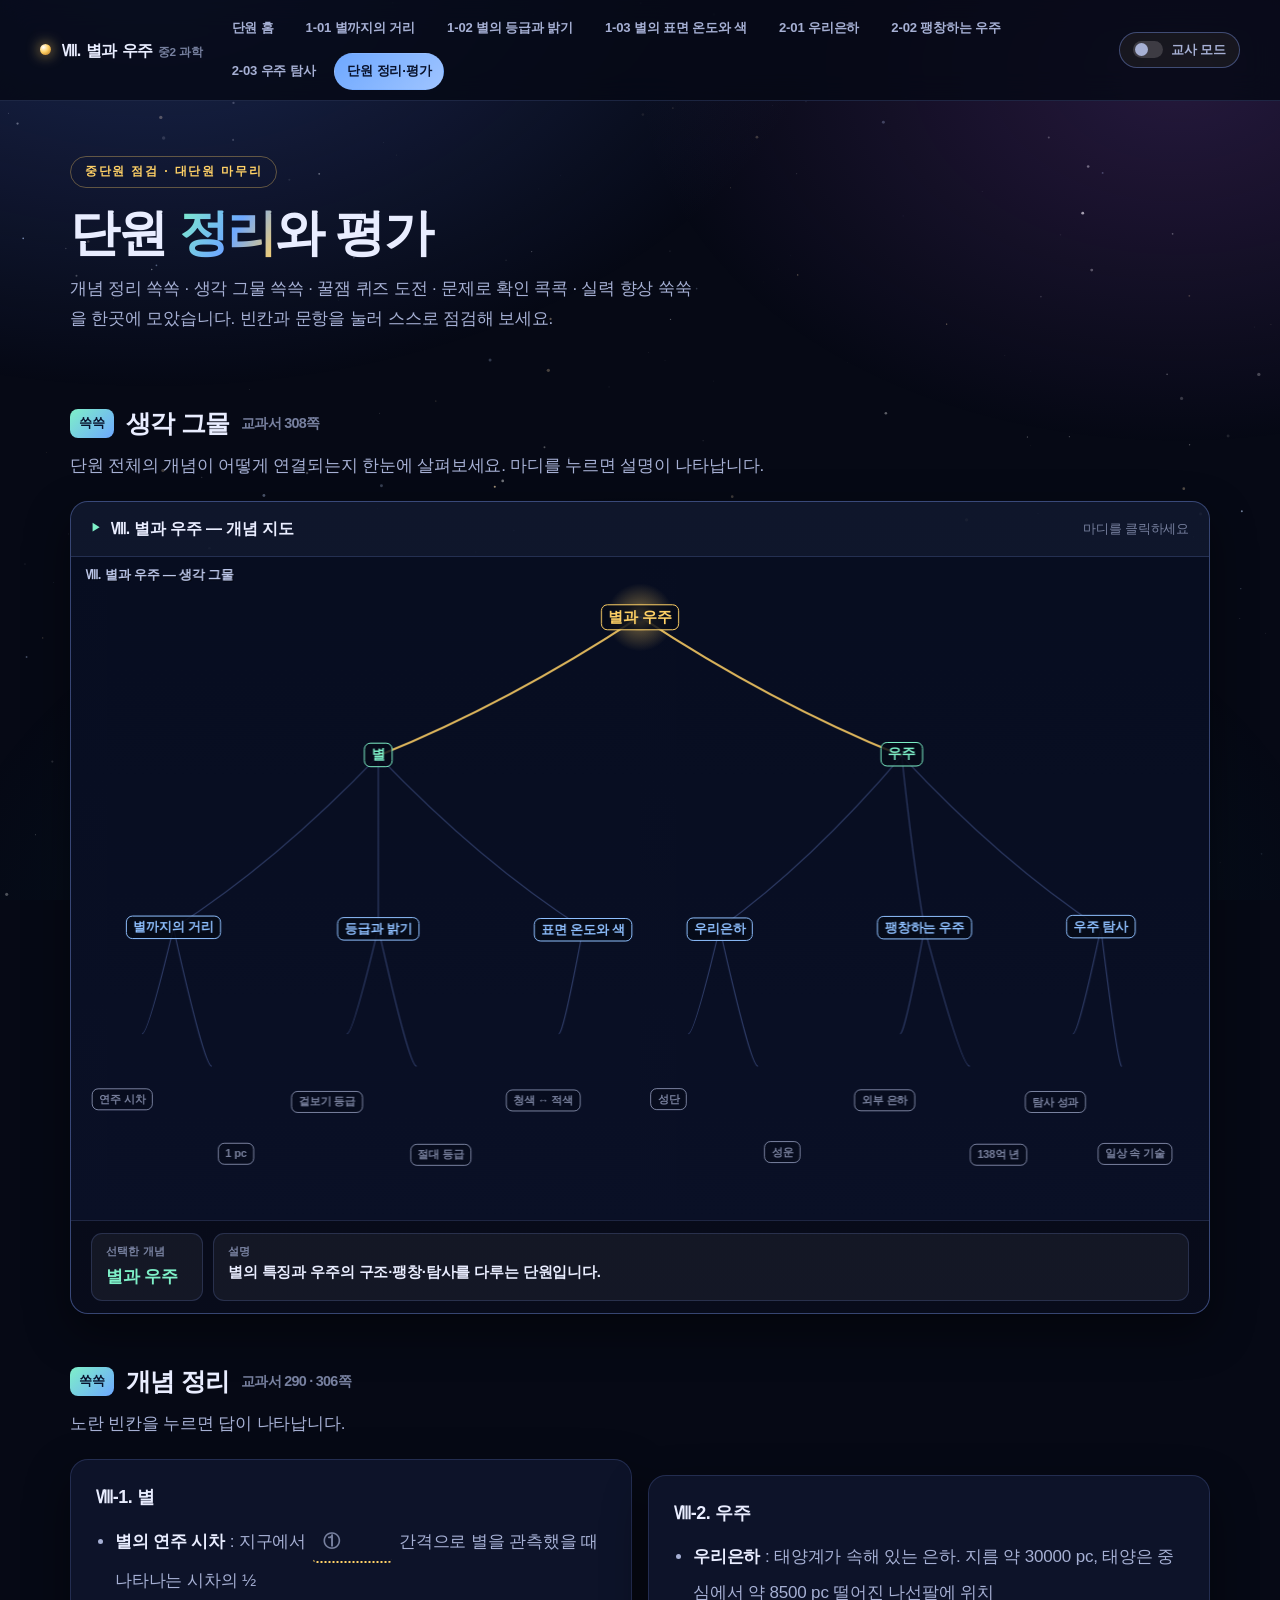
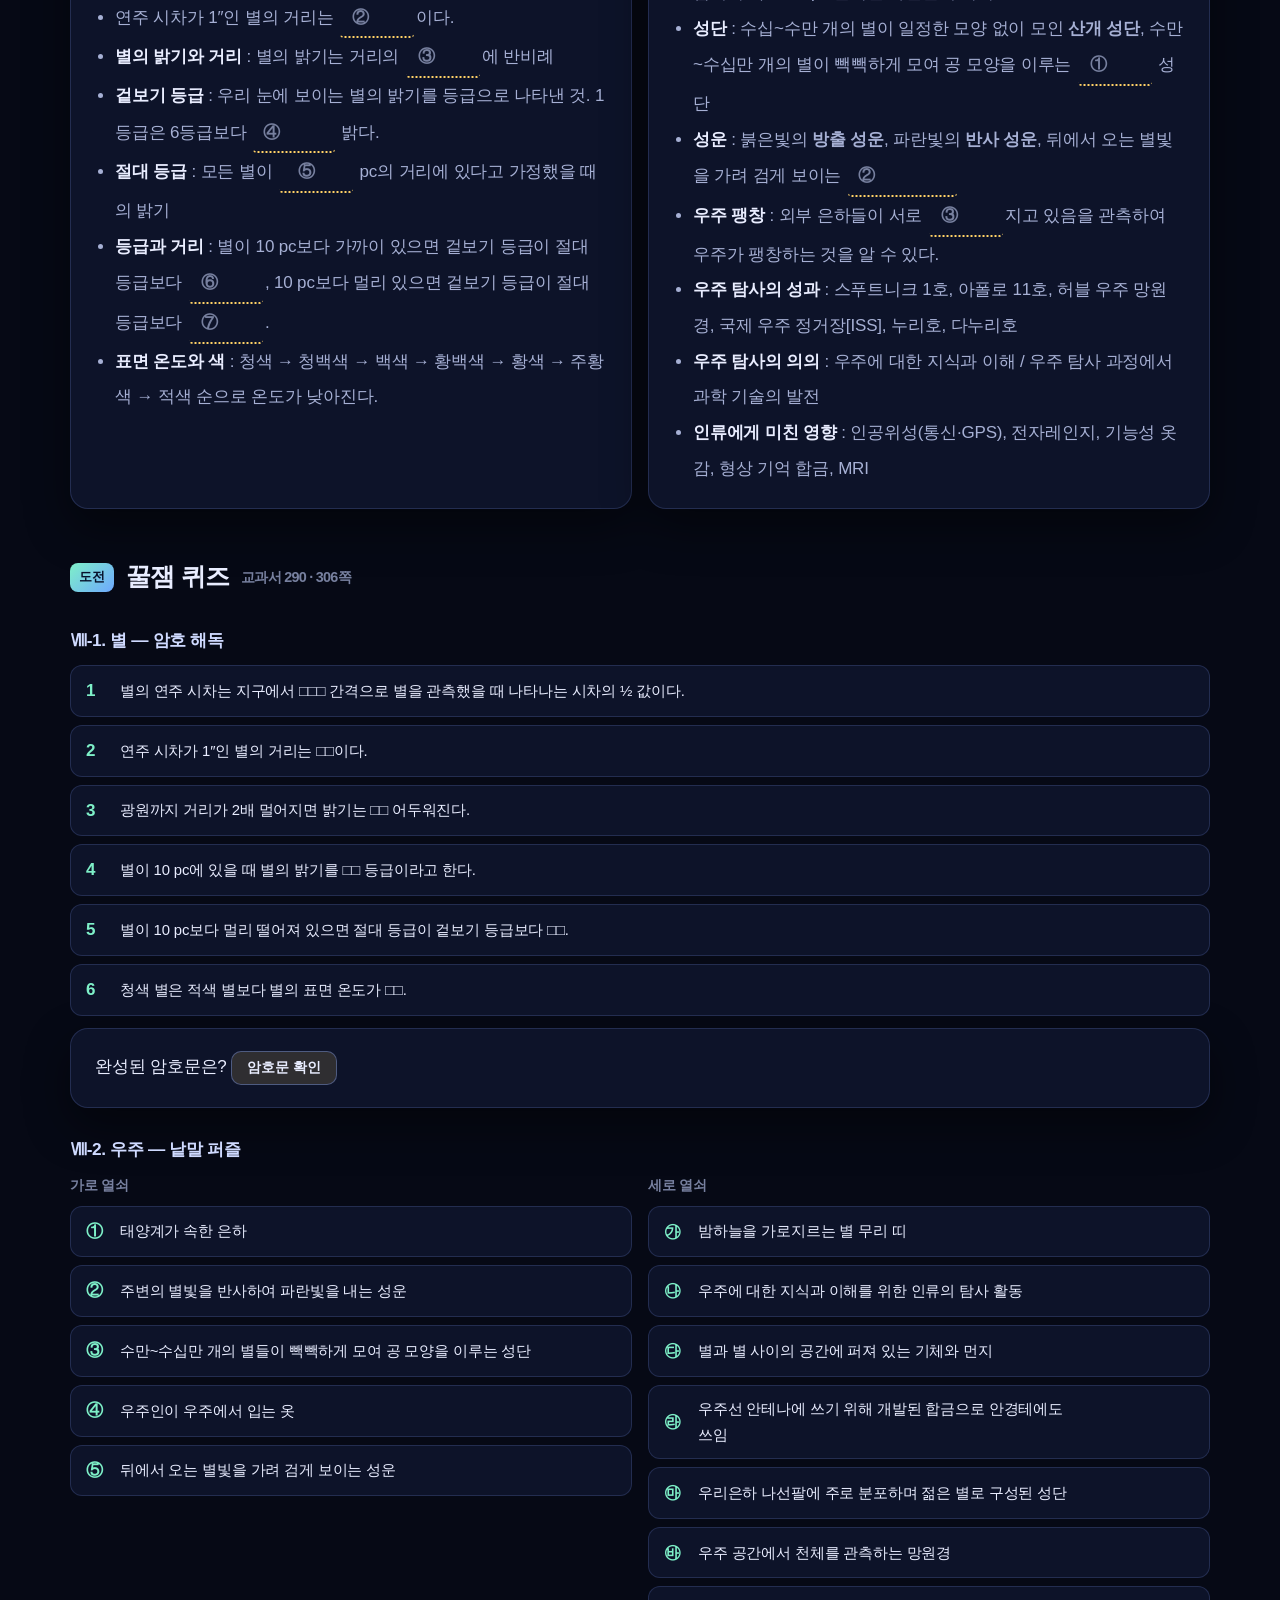
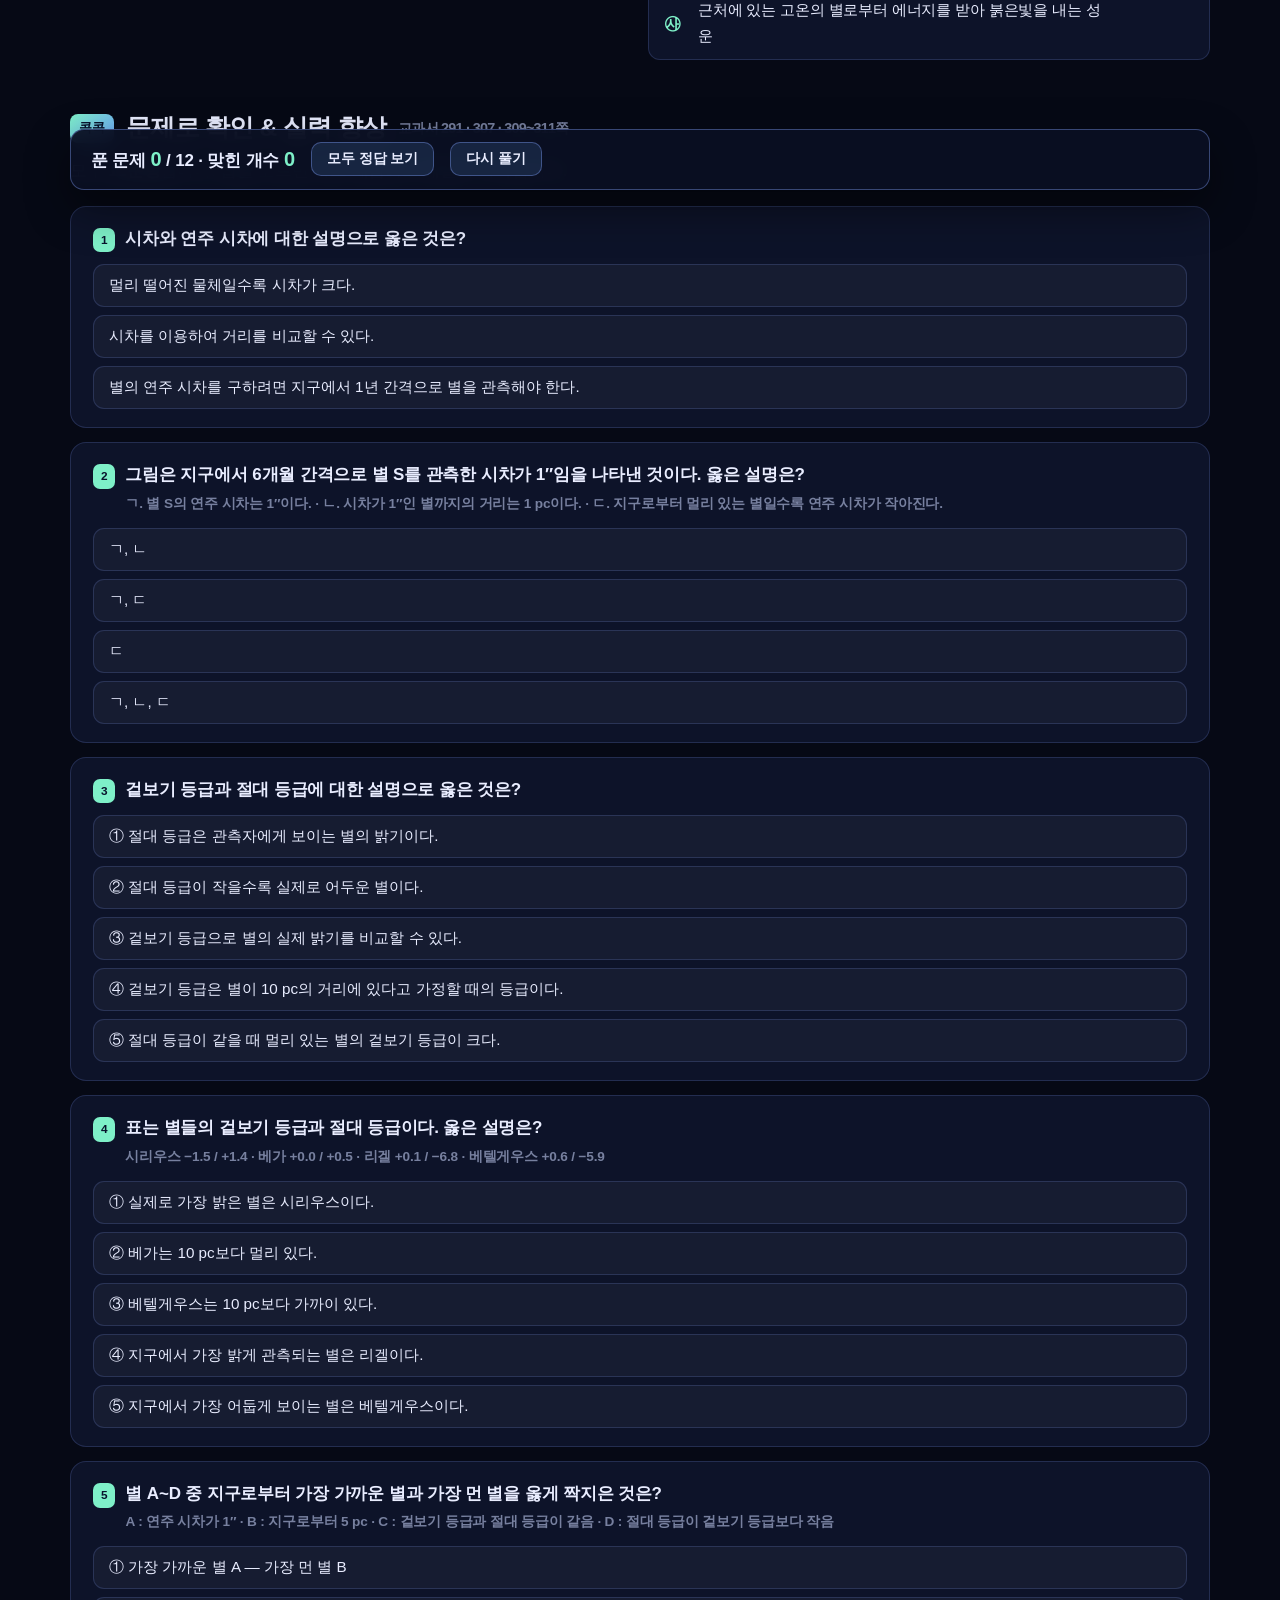
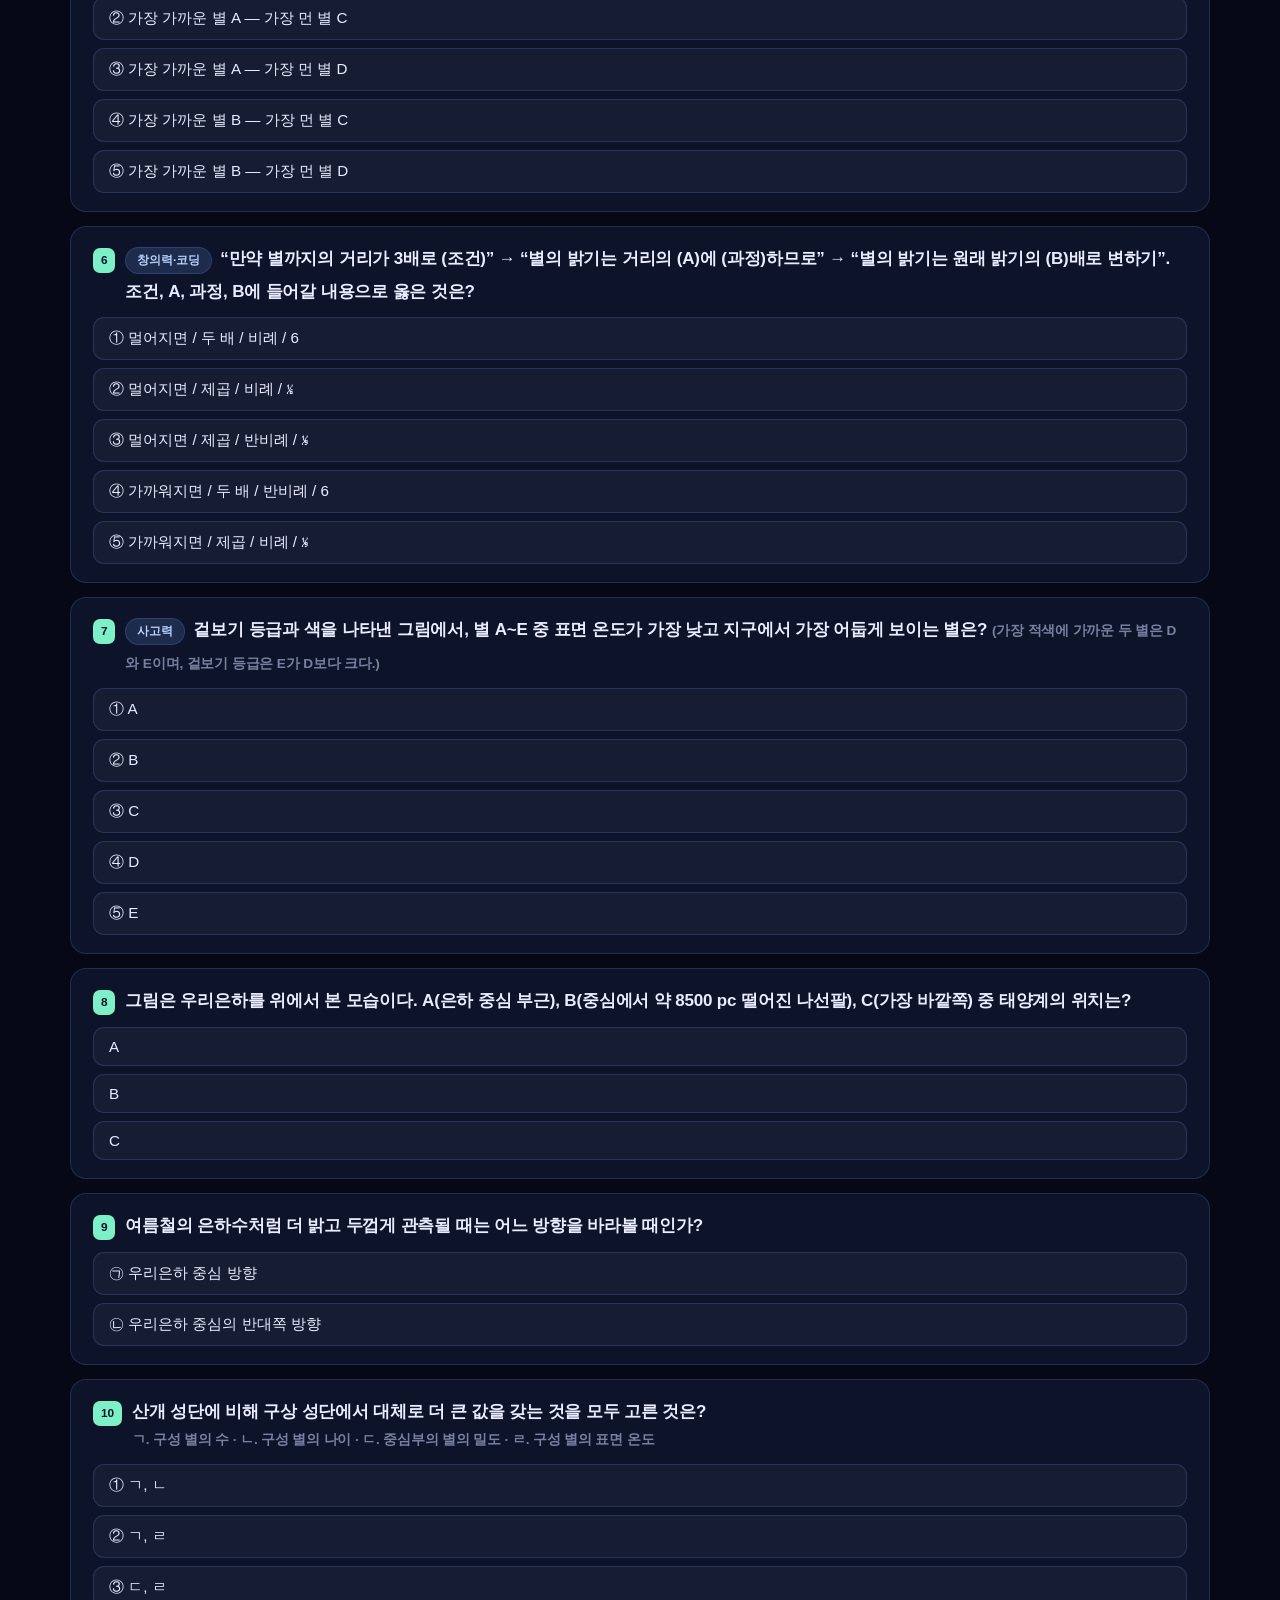
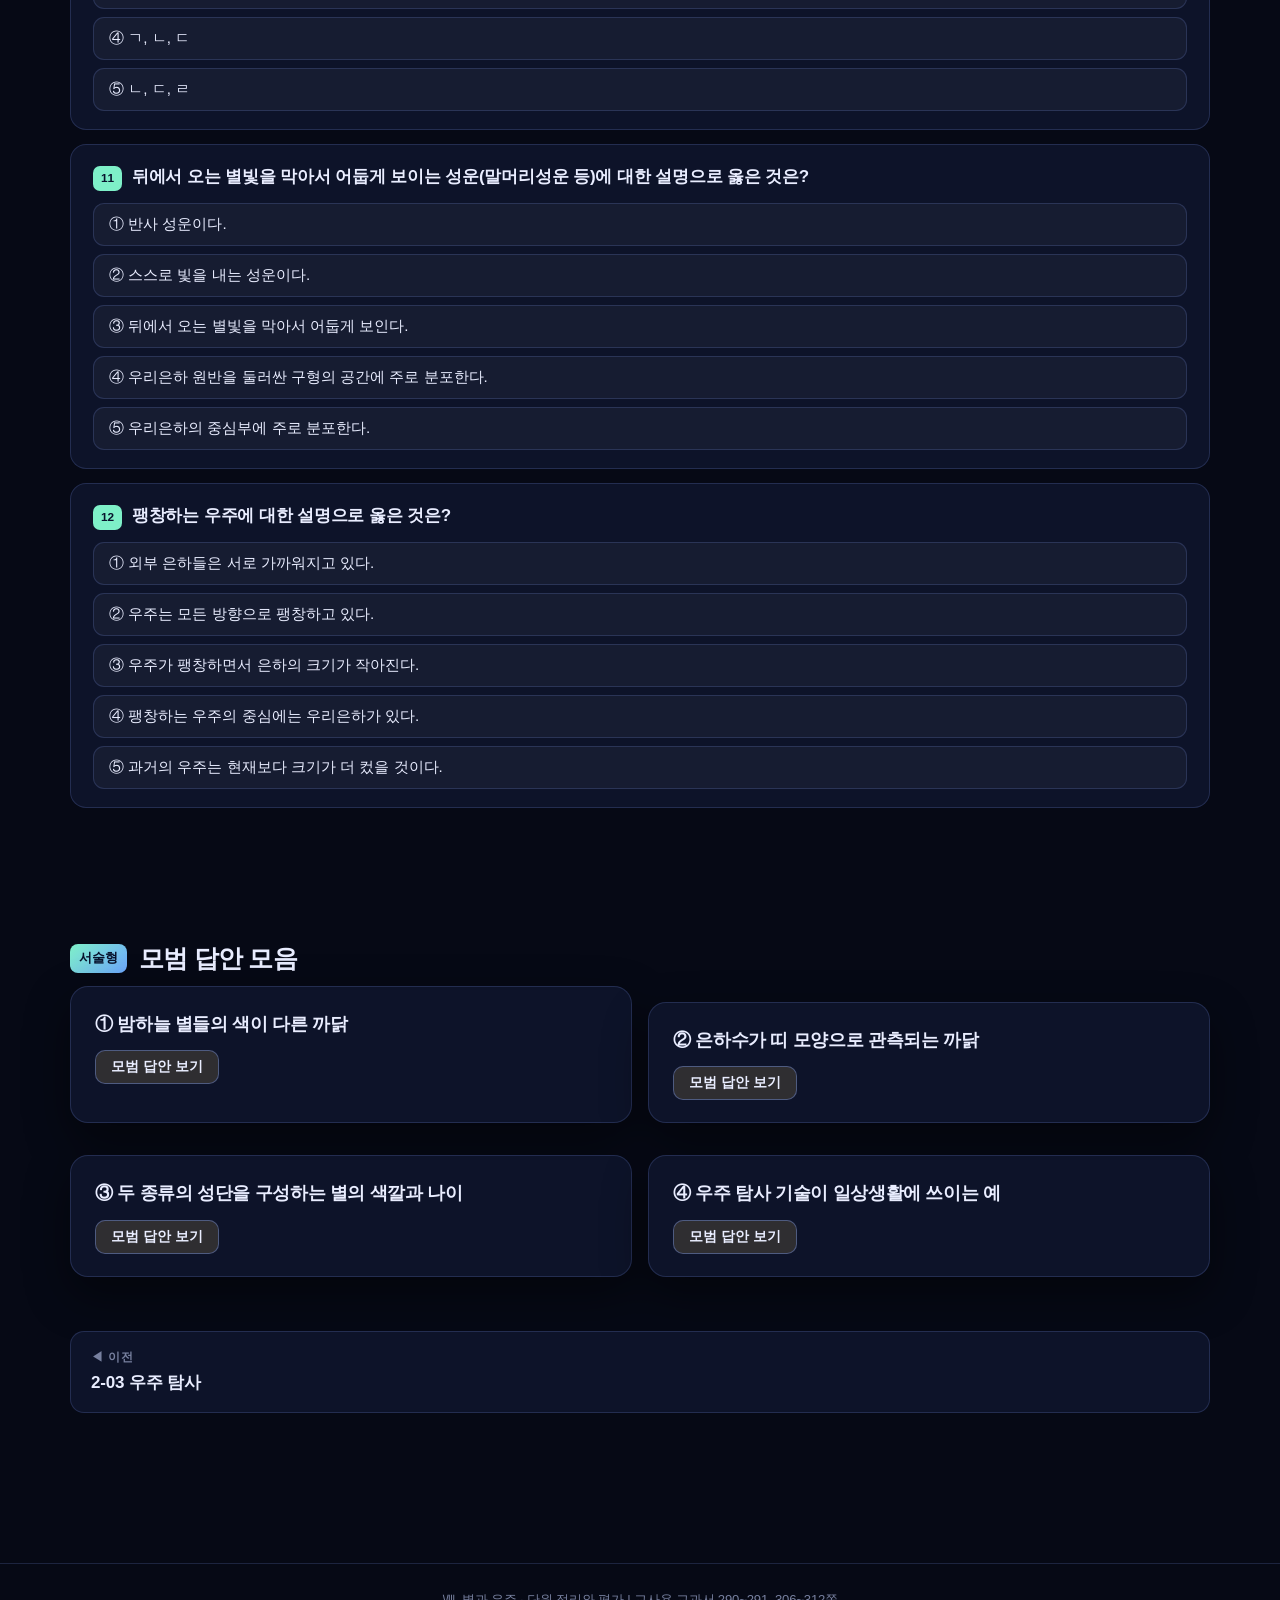
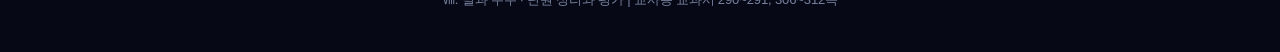
==== review.html @ 0da12495 "Initial commit" ====
<!doctype html>
<html lang="ko">
<head>
<meta charset="utf-8">
<meta name="viewport" content="width=device-width, initial-scale=1">
<title>단원 정리 · 평가 | Ⅷ. 별과 우주</title>
<link rel="stylesheet" href="assets/style.css">
<style>
  .fill { display:inline-block; min-width:74px; text-align:center; padding:1px 10px; margin:0 2px;
    border-bottom:2px dotted var(--accent-2); color:transparent; cursor:pointer; font-weight:800;
    border-radius:4px; transition:.18s; user-select:none; }
  .fill::before { content:attr(data-ph); color:var(--dim-2); font-weight:600; }
  .fill.on { color:var(--accent-2); background:rgba(255,209,102,.12); }
  .fill.on::before { content:""; }
  .cluelist { display:grid; gap:8px; }
  .clue { background:var(--panel); border:1px solid var(--line); border-radius:12px; padding:10px 15px;
    display:flex; gap:12px; align-items:center; cursor:pointer; transition:.16s; }
  .clue:hover { border-color:var(--accent); }
  .clue .no { font-weight:900; color:var(--accent-3); flex:none; min-width:22px; }
  .clue .tx { flex:1; font-size:.93rem; }
  .clue .an { font-weight:900; color:var(--accent-2); opacity:0; transition:.2s; }
  .clue.on .an { opacity:1; }
</style>
</head>
<body>
<canvas id="bg-stars"></canvas><div id="bg-glow"></div>
<div id="progress"></div>

<header class="topbar"><div class="topbar-inner">
  <a class="brand" href="index.html"><span class="dot"></span><span>Ⅷ. 별과 우주 <small>중2 과학</small></span></a>
  <nav class="chips"></nav>
  <div class="tmode"><span class="sw"></span>교사 모드</div>
</div></header>

<main class="wrap">

  <div class="page-head">
    <span class="eyebrow">중단원 점검 · 대단원 마무리</span>
    <h1>단원 <em>정리</em>와 평가</h1>
    <p class="lede">개념 정리 쏙쏙 · 생각 그물 쓱쓱 · 꿀잼 퀴즈 도전 · 문제로 확인 콕콕 · 실력 향상 쑥쑥을
      한곳에 모았습니다. 빈칸과 문항을 눌러 스스로 점검해 보세요.</p>
  </div>

  <!-- 생각 그물 -->
  <section class="block" id="map">
    <h2 class="sec"><span class="num">쓱쓱</span> 생각 그물 <span class="qq">교과서 308쪽</span></h2>
    <p class="sec-sub">단원 전체의 개념이 어떻게 연결되는지 한눈에 살펴보세요. 마디를 누르면 설명이 나타납니다.</p>
    <div class="sim">
      <div class="sim-head">
        <h4>Ⅷ. 별과 우주 — 개념 지도</h4>
        <span class="hint">마디를 클릭하세요</span>
      </div>
      <canvas id="cvMap"></canvas>
      <div class="readout">
        <div class="stat"><div class="k">선택한 개념</div><div class="v" id="mpN">별과 우주</div></div>
        <div class="stat amber" style="flex:1; min-width:320px"><div class="k">설명</div>
          <div class="v" id="mpD" style="font-size:.93rem; color:var(--txt); font-weight:700; line-height:1.55">
            별의 특징과 우주의 구조·팽창·탐사를 다루는 단원입니다.</div></div>
      </div>
    </div>
  </section>

  <!-- 개념 정리 -->
  <section class="block" id="summary">
    <h2 class="sec"><span class="num">쏙쏙</span> 개념 정리 <span class="qq">교과서 290 · 306쪽</span></h2>
    <p class="sec-sub">노란 빈칸을 누르면 답이 나타납니다.</p>

    <div class="grid g2">
      <div class="card">
        <h3>Ⅷ-1. 별</h3>
        <ul style="margin:0; padding-left:20px; color:var(--dim); line-height:2.1">
          <li><b style="color:var(--txt)">별의 연주 시차</b> : 지구에서 <span class="fill" data-ph="①" data-a="6개월"></span> 간격으로 별을 관측했을 때 나타나는 시차의 ½</li>
          <li>연주 시차가 1″인 별의 거리는 <span class="fill" data-ph="②" data-a="1 pc"></span>이다.</li>
          <li><b style="color:var(--txt)">별의 밝기와 거리</b> : 별의 밝기는 거리의 <span class="fill" data-ph="③" data-a="제곱"></span>에 반비례</li>
          <li><b style="color:var(--txt)">겉보기 등급</b> : 우리 눈에 보이는 별의 밝기를 등급으로 나타낸 것.
            1등급은 6등급보다 <span class="fill" data-ph="④" data-a="100배"></span> 밝다.</li>
          <li><b style="color:var(--txt)">절대 등급</b> : 모든 별이 <span class="fill" data-ph="⑤" data-a="10"></span> pc의 거리에 있다고 가정했을 때의 밝기</li>
          <li><b style="color:var(--txt)">등급과 거리</b> : 별이 10 pc보다 가까이 있으면 겉보기 등급이 절대 등급보다
            <span class="fill" data-ph="⑥" data-a="작고"></span>, 10 pc보다 멀리 있으면 겉보기 등급이 절대 등급보다
            <span class="fill" data-ph="⑦" data-a="크다"></span>.</li>
          <li><b style="color:var(--txt)">표면 온도와 색</b> : 청색 → 청백색 → 백색 → 황백색 → 황색 → 주황색 → 적색 순으로 온도가 낮아진다.</li>
        </ul>
      </div>
      <div class="card">
        <h3>Ⅷ-2. 우주</h3>
        <ul style="margin:0; padding-left:20px; color:var(--dim); line-height:2.1">
          <li><b style="color:var(--txt)">우리은하</b> : 태양계가 속해 있는 은하. 지름 약 30000 pc, 태양은 중심에서 약 8500 pc 떨어진 나선팔에 위치</li>
          <li><b style="color:var(--txt)">성단</b> : 수십~수만 개의 별이 일정한 모양 없이 모인 <b>산개 성단</b>,
            수만~수십만 개의 별이 빽빽하게 모여 공 모양을 이루는 <span class="fill" data-ph="①" data-a="구상"></span> 성단</li>
          <li><b style="color:var(--txt)">성운</b> : 붉은빛의 <b>방출 성운</b>, 파란빛의 <b>반사 성운</b>,
            뒤에서 오는 별빛을 가려 검게 보이는 <span class="fill" data-ph="②" data-a="암흑 성운"></span></li>
          <li><b style="color:var(--txt)">우주 팽창</b> : 외부 은하들이 서로 <span class="fill" data-ph="③" data-a="멀어"></span>지고 있음을 관측하여
            우주가 팽창하는 것을 알 수 있다.</li>
          <li><b style="color:var(--txt)">우주 탐사의 성과</b> : 스푸트니크 1호, 아폴로 11호, 허블 우주 망원경, 국제 우주 정거장[ISS], 누리호, 다누리호</li>
          <li><b style="color:var(--txt)">우주 탐사의 의의</b> : 우주에 대한 지식과 이해 / 우주 탐사 과정에서 과학 기술의 발전</li>
          <li><b style="color:var(--txt)">인류에게 미친 영향</b> : 인공위성(통신·GPS), 전자레인지, 기능성 옷감, 형상 기억 합금, MRI</li>
        </ul>
      </div>
    </div>
  </section>

  <!-- 꿀잼 퀴즈 -->
  <section class="block" id="fun">
    <h2 class="sec"><span class="num">도전</span> 꿀잼 퀴즈 <span class="qq">교과서 290 · 306쪽</span></h2>

    <h3 class="mini">Ⅷ-1. 별 — 암호 해독</h3>
    <div class="cluelist" id="clue1">
      <div class="clue" data-a="6개월"><span class="no">1</span><span class="tx">별의 연주 시차는 지구에서 □□□ 간격으로 별을 관측했을 때 나타나는 시차의 ½ 값이다.</span><span class="an"></span></div>
      <div class="clue" data-a="1 pc"><span class="no">2</span><span class="tx">연주 시차가 1″인 별의 거리는 □□이다.</span><span class="an"></span></div>
      <div class="clue" data-a="4배"><span class="no">3</span><span class="tx">광원까지 거리가 2배 멀어지면 밝기는 □□ 어두워진다.</span><span class="an"></span></div>
      <div class="clue" data-a="절대"><span class="no">4</span><span class="tx">별이 10 pc에 있을 때 별의 밝기를 □□ 등급이라고 한다.</span><span class="an"></span></div>
      <div class="clue" data-a="작다"><span class="no">5</span><span class="tx">별이 10 pc보다 멀리 떨어져 있으면 절대 등급이 겉보기 등급보다 □□.</span><span class="an"></span></div>
      <div class="clue" data-a="높다"><span class="no">6</span><span class="tx">청색 별은 적색 별보다 별의 표면 온도가 □□.</span><span class="an"></span></div>
    </div>
    <div class="card" style="margin-top:12px">
      <p style="margin:0">완성된 암호문은?
        <button class="btn amber" data-reveal="codeA" data-label="암호문 확인">암호문 확인</button></p>
      <div class="reveal" id="codeA"><b class="kw2" style="font-size:1.2rem">나는 별 전문가</b>
        <div class="note-sm" style="margin-top:8px">
          해설 · 1. 지구 공전 궤도의 양 끝에서 측정하므로 6개월이다. 2. 1 pc은 연주 시차가 1″인 별까지의 거리이다.
          3. 밝기는 거리의 제곱에 반비례한다. 4. 절대 등급은 별이 10 pc에 있을 때의 밝기를 말한다.
          5. 10 pc보다 멀리 있는 별을 10 pc에 두면 더 밝아지므로 절대 등급이 더 작게 된다.
          6. 별의 색이 청색, 청백색, 백색, 황백색, 황색, 주황색, 적색 순으로 표면 온도가 낮아진다.
        </div>
      </div>
    </div>

    <h3 class="mini">Ⅷ-2. 우주 — 낱말 퍼즐</h3>
    <div class="grid g2">
      <div>
        <p class="note-sm" style="margin:0 0 8px"><b>가로 열쇠</b></p>
        <div class="cluelist" id="clue2">
          <div class="clue" data-a="우리은하"><span class="no">①</span><span class="tx">태양계가 속한 은하</span><span class="an"></span></div>
          <div class="clue" data-a="반사 성운"><span class="no">②</span><span class="tx">주변의 별빛을 반사하여 파란빛을 내는 성운</span><span class="an"></span></div>
          <div class="clue" data-a="구상 성단"><span class="no">③</span><span class="tx">수만~수십만 개의 별들이 빽빽하게 모여 공 모양을 이루는 성단</span><span class="an"></span></div>
          <div class="clue" data-a="우주복"><span class="no">④</span><span class="tx">우주인이 우주에서 입는 옷</span><span class="an"></span></div>
          <div class="clue" data-a="암흑 성운"><span class="no">⑤</span><span class="tx">뒤에서 오는 별빛을 가려 검게 보이는 성운</span><span class="an"></span></div>
        </div>
      </div>
      <div>
        <p class="note-sm" style="margin:0 0 8px"><b>세로 열쇠</b></p>
        <div class="cluelist" id="clue3">
          <div class="clue" data-a="은하수"><span class="no">㉮</span><span class="tx">밤하늘을 가로지르는 별 무리 띠</span><span class="an"></span></div>
          <div class="clue" data-a="우주 탐사"><span class="no">㉯</span><span class="tx">우주에 대한 지식과 이해를 위한 인류의 탐사 활동</span><span class="an"></span></div>
          <div class="clue" data-a="성간 물질"><span class="no">㉰</span><span class="tx">별과 별 사이의 공간에 퍼져 있는 기체와 먼지</span><span class="an"></span></div>
          <div class="clue" data-a="형상 기억 합금"><span class="no">㉱</span><span class="tx">우주선 안테나에 쓰기 위해 개발된 합금으로 안경테에도 쓰임</span><span class="an"></span></div>
          <div class="clue" data-a="산개 성단"><span class="no">㉲</span><span class="tx">우리은하 나선팔에 주로 분포하며 젊은 별로 구성된 성단</span><span class="an"></span></div>
          <div class="clue" data-a="우주 망원경"><span class="no">㉳</span><span class="tx">우주 공간에서 천체를 관측하는 망원경</span><span class="an"></span></div>
          <div class="clue" data-a="방출 성운"><span class="no">㉴</span><span class="tx">근처에 있는 고온의 별로부터 에너지를 받아 붉은빛을 내는 성운</span><span class="an"></span></div>
        </div>
      </div>
    </div>
  </section>

  <!-- 평가 문항 -->
  <section class="block" id="test">
    <h2 class="sec"><span class="num">콕콕</span> 문제로 확인 &amp; 실력 향상 <span class="qq">교과서 291 · 307 · 309~311쪽</span></h2>
    <p class="sec-sub">모두 <b>12문항</b>입니다. 답을 고르면 바로 채점되고 해설이 나타납니다.</p>

    <div class="quiz">
      <div class="q" data-a="1">
        <div class="qh"><span class="qn">1</span><span class="qt">시차와 연주 시차에 대한 설명으로 옳은 것은?</span></div>
        <div class="opts">
          <button class="opt">멀리 떨어진 물체일수록 시차가 크다.</button>
          <button class="opt">시차를 이용하여 거리를 비교할 수 있다.</button>
          <button class="opt">별의 연주 시차를 구하려면 지구에서 1년 간격으로 별을 관측해야 한다.</button>
        </div>
        <div class="sol">시차는 물체와의 거리가 멀어질수록 <b>작아집니다</b>. 시차와 거리는 반비례 관계가 있어 시차로 거리를 비교할 수 있습니다.
          연주 시차는 <b>6개월 간격</b>으로 별을 관측해서 구합니다.</div>
      </div>

      <div class="q" data-a="2">
        <div class="qh"><span class="qn">2</span><span class="qt">그림은 지구에서 6개월 간격으로 별 S를 관측한 시차가 1″임을 나타낸 것이다. 옳은 설명은?<br>
          <span class="note-sm">ㄱ. 별 S의 연주 시차는 1″이다. · ㄴ. 시차가 1″인 별까지의 거리는 1 pc이다. · ㄷ. 지구로부터 멀리 있는 별일수록 연주 시차가 작아진다.</span></span></div>
        <div class="opts">
          <button class="opt">ㄱ, ㄴ</button><button class="opt">ㄱ, ㄷ</button><button class="opt">ㄷ</button><button class="opt">ㄱ, ㄴ, ㄷ</button>
        </div>
        <div class="sol">ㄱ. 별 S는 <b>시차</b>가 1″이므로 연주 시차는 그 절반인 0.5″입니다.
          ㄴ. <b>연주 시차</b>가 1″인 별까지의 거리가 1 pc입니다. → 옳은 것은 <b>ㄷ</b>뿐입니다.</div>
      </div>

      <div class="q" data-a="4">
        <div class="qh"><span class="qn">3</span><span class="qt">겉보기 등급과 절대 등급에 대한 설명으로 옳은 것은?</span></div>
        <div class="opts">
          <button class="opt">① 절대 등급은 관측자에게 보이는 별의 밝기이다.</button>
          <button class="opt">② 절대 등급이 작을수록 실제로 어두운 별이다.</button>
          <button class="opt">③ 겉보기 등급으로 별의 실제 밝기를 비교할 수 있다.</button>
          <button class="opt">④ 겉보기 등급은 별이 10 pc의 거리에 있다고 가정할 때의 등급이다.</button>
          <button class="opt">⑤ 절대 등급이 같을 때 멀리 있는 별의 겉보기 등급이 크다.</button>
        </div>
        <div class="sol">같은 밝기의 별은 거리가 멀어질수록 어둡게 관측되므로 겉보기 등급이 커집니다. → <b>⑤</b></div>
      </div>

      <div class="q" data-a="4">
        <div class="qh"><span class="qn">4</span><span class="qt">표는 별들의 겉보기 등급과 절대 등급이다. 옳은 설명은?<br>
          <span class="note-sm">시리우스 −1.5 / +1.4 · 베가 +0.0 / +0.5 · 리겔 +0.1 / −6.8 · 베텔게우스 +0.6 / −5.9</span></span></div>
        <div class="opts">
          <button class="opt">① 실제로 가장 밝은 별은 시리우스이다.</button>
          <button class="opt">② 베가는 10 pc보다 멀리 있다.</button>
          <button class="opt">③ 베텔게우스는 10 pc보다 가까이 있다.</button>
          <button class="opt">④ 지구에서 가장 밝게 관측되는 별은 리겔이다.</button>
          <button class="opt">⑤ 지구에서 가장 어둡게 보이는 별은 베텔게우스이다.</button>
        </div>
        <div class="sol">① 실제로 가장 밝은 별은 절대 등급이 가장 작은 <b>리겔</b> ② 베가는 겉보기 등급이 절대 등급보다 작으므로 10 pc보다 <b>가까운</b> 별
          ③ 베텔게우스는 겉보기 등급이 절대 등급보다 크므로 10 pc보다 <b>멀리</b> 있음 ④ 가장 밝게 관측되는 별은 겉보기 등급이 가장 작은 <b>시리우스</b>
          ⑤ 겉보기 등급이 가장 큰 베텔게우스가 가장 어둡게 보임 → <b>⑤</b></div>
      </div>

      <div class="q" data-a="2">
        <div class="qh"><span class="qn">5</span><span class="qt">별 A~D 중 지구로부터 가장 가까운 별과 가장 먼 별을 옳게 짝지은 것은?<br>
          <span class="note-sm">A : 연주 시차가 1″ · B : 지구로부터 5 pc · C : 겉보기 등급과 절대 등급이 같음 · D : 절대 등급이 겉보기 등급보다 작음</span></span></div>
        <div class="opts">
          <button class="opt">① 가장 가까운 별 A — 가장 먼 별 B</button>
          <button class="opt">② 가장 가까운 별 A — 가장 먼 별 C</button>
          <button class="opt">③ 가장 가까운 별 A — 가장 먼 별 D</button>
          <button class="opt">④ 가장 가까운 별 B — 가장 먼 별 C</button>
          <button class="opt">⑤ 가장 가까운 별 B — 가장 먼 별 D</button>
        </div>
        <div class="sol">A는 연주 시차가 1″이므로 1 pc, B는 5 pc, C는 두 등급이 같으므로 10 pc,
          D는 절대 등급이 겉보기 등급보다 작으므로 10 pc보다 멉니다. 거리는 <b>A – B – C – D</b> 순 → <b>③</b></div>
      </div>

      <div class="q" data-a="2">
        <div class="qh"><span class="qn">6</span><span class="qt"><span class="pill">창의력·코딩</span> “만약 별까지의 거리가 3배로 (조건)” → “별의 밝기는 거리의 (A)에 (과정)하므로” → “별의 밝기는 원래 밝기의 (B)배로 변하기”.
          조건, A, 과정, B에 들어갈 내용으로 옳은 것은?</span></div>
        <div class="opts">
          <button class="opt">① 멀어지면 / 두 배 / 비례 / 6</button>
          <button class="opt">② 멀어지면 / 제곱 / 비례 / ⅙</button>
          <button class="opt">③ 멀어지면 / 제곱 / 반비례 / ⅑</button>
          <button class="opt">④ 가까워지면 / 두 배 / 반비례 / 6</button>
          <button class="opt">⑤ 가까워지면 / 제곱 / 비례 / ⅑</button>
        </div>
        <div class="sol">별의 밝기는 거리의 제곱에 반비례합니다. 거리의 변화가 3배이므로 밝기는 <b>⅑배</b>가 됩니다. → <b>③</b></div>
      </div>

      <div class="q" data-a="4">
        <div class="qh"><span class="qn">7</span><span class="qt"><span class="pill">사고력</span> 겉보기 등급과 색을 나타낸 그림에서, 별 A~E 중 표면 온도가 가장 낮고 지구에서 가장 어둡게 보이는 별은?
          <span class="note-sm">(가장 적색에 가까운 두 별은 D와 E이며, 겉보기 등급은 E가 D보다 크다.)</span></span></div>
        <div class="opts"><button class="opt">① A</button><button class="opt">② B</button><button class="opt">③ C</button><button class="opt">④ D</button><button class="opt">⑤ E</button></div>
        <div class="sol">표면 온도가 낮을수록 적색에 가깝고, 지구에서 볼 때 어두울수록 겉보기 등급이 큽니다.
          따라서 적색에 가장 가까운 D와 E 중 겉보기 등급이 더 큰 <b>E</b>가 더 어둡게 보이는 별입니다.</div>
      </div>

      <div class="q" data-a="1">
        <div class="qh"><span class="qn">8</span><span class="qt">그림은 우리은하를 위에서 본 모습이다. A(은하 중심 부근), B(중심에서 약 8500 pc 떨어진 나선팔), C(가장 바깥쪽) 중 태양계의 위치는?</span></div>
        <div class="opts"><button class="opt">A</button><button class="opt">B</button><button class="opt">C</button></div>
        <div class="sol">우리은하는 지름이 30000 pc이며 태양계는 중심으로부터 <b>8500 pc 떨어진 나선팔</b>에 위치합니다. → <b>B</b></div>
      </div>

      <div class="q" data-a="0">
        <div class="qh"><span class="qn">9</span><span class="qt">여름철의 은하수처럼 더 밝고 두껍게 관측될 때는 어느 방향을 바라볼 때인가?</span></div>
        <div class="opts">
          <button class="opt">㉠ 우리은하 중심 방향</button>
          <button class="opt">㉡ 우리은하 중심의 반대쪽 방향</button>
        </div>
        <div class="sol">여름철에는 우리은하의 <b>중심부</b>를 바라보기 때문에 은하수가 더 밝고 폭이 두껍습니다.</div>
      </div>

      <div class="q" data-a="3">
        <div class="qh"><span class="qn">10</span><span class="qt">산개 성단에 비해 구상 성단에서 대체로 더 큰 값을 갖는 것을 모두 고른 것은?<br>
          <span class="note-sm">ㄱ. 구성 별의 수 · ㄴ. 구성 별의 나이 · ㄷ. 중심부의 별의 밀도 · ㄹ. 구성 별의 표면 온도</span></span></div>
        <div class="opts">
          <button class="opt">① ㄱ, ㄴ</button><button class="opt">② ㄱ, ㄹ</button><button class="opt">③ ㄷ, ㄹ</button>
          <button class="opt">④ ㄱ, ㄴ, ㄷ</button><button class="opt">⑤ ㄴ, ㄷ, ㄹ</button>
        </div>
        <div class="sol">구성 별의 표면 온도는 파란 별이 더 많은 <b>산개 성단</b>이 높습니다. → <b>④ ㄱ, ㄴ, ㄷ</b></div>
      </div>

      <div class="q" data-a="2">
        <div class="qh"><span class="qn">11</span><span class="qt">뒤에서 오는 별빛을 막아서 어둡게 보이는 성운(말머리성운 등)에 대한 설명으로 옳은 것은?</span></div>
        <div class="opts">
          <button class="opt">① 반사 성운이다.</button>
          <button class="opt">② 스스로 빛을 내는 성운이다.</button>
          <button class="opt">③ 뒤에서 오는 별빛을 막아서 어둡게 보인다.</button>
          <button class="opt">④ 우리은하 원반을 둘러싼 구형의 공간에 주로 분포한다.</button>
          <button class="opt">⑤ 우리은하의 중심부에 주로 분포한다.</button>
        </div>
        <div class="sol">암흑 성운입니다. 스스로 빛을 내는 성운은 방출(발광) 성운이며, 성운은 우리은하의 <b>나선팔</b>에 분포합니다.
          우리은하 중심부에 주로 분포하는 것은 구상 성단입니다. → <b>③</b></div>
      </div>

      <div class="q" data-a="1">
        <div class="qh"><span class="qn">12</span><span class="qt">팽창하는 우주에 대한 설명으로 옳은 것은?</span></div>
        <div class="opts">
          <button class="opt">① 외부 은하들은 서로 가까워지고 있다.</button>
          <button class="opt">② 우주는 모든 방향으로 팽창하고 있다.</button>
          <button class="opt">③ 우주가 팽창하면서 은하의 크기가 작아진다.</button>
          <button class="opt">④ 팽창하는 우주의 중심에는 우리은하가 있다.</button>
          <button class="opt">⑤ 과거의 우주는 현재보다 크기가 더 컸을 것이다.</button>
        </div>
        <div class="sol">팽창하는 우주에는 <b>중심이 없으며</b>, 시간을 되돌리면 과거 우주는 현재보다 훨씬 작았을 것입니다.
          과학자들은 우주가 약 <b>138억 년 전</b>에 탄생하였다고 설명합니다. → <b>②</b></div>
      </div>

    </div>

    <div class="score-bar">
      <span class="s"></span>
      <button class="btn" data-show-all>모두 정답 보기</button>
      <button class="btn" data-reset-quiz>다시 풀기</button>
    </div>
  </section>

  <!-- 서술형 -->
  <section class="block" id="essay">
    <h2 class="sec"><span class="num">서술형</span> 모범 답안 모음</h2>
    <div class="grid g2">
      <div class="card">
        <h3>① 밤하늘 별들의 색이 다른 까닭</h3>
        <button class="btn amber" data-reveal="e1" data-label="모범 답안 보기">모범 답안 보기</button>
        <div class="reveal" id="e1">별의 색깔은 표면 온도에 따라 달라진다. 별의 색깔이 다른 까닭은 <b>별마다 표면 온도가 다르기 때문</b>이다.</div>
      </div>
      <div class="card">
        <h3>② 은하수가 띠 모양으로 관측되는 까닭</h3>
        <button class="btn amber" data-reveal="e2" data-label="모범 답안 보기">모범 답안 보기</button>
        <div class="reveal" id="e2">태양계는 우리은하 중심으로부터 약 8500 pc 떨어진 나선팔에 위치한다. 나선팔은 별이 집중된 원반이므로,
          지구에서 관측한 은하의 모습은 <b>띠 모양</b>으로 관측된다. 은하수는 우리은하 나선팔을 보고 있는 것이다.</div>
      </div>
      <div class="card">
        <h3>③ 두 종류의 성단을 구성하는 별의 색깔과 나이</h3>
        <button class="btn amber" data-reveal="e4" data-label="모범 답안 보기">모범 답안 보기</button>
        <div class="reveal" id="e4">(가)는 <b>산개 성단</b>으로 파란색의 젊은 별들로 이루어져 있고,
          (나)는 <b>구상 성단</b>으로 붉은색의 늙은 별들로 이루어져 있다.</div>
      </div>
      <div class="card">
        <h3>④ 우주 탐사 기술이 일상생활에 쓰이는 예</h3>
        <button class="btn amber" data-reveal="e5" data-label="모범 답안 보기">모범 답안 보기</button>
        <div class="reveal" id="e5">자기 공명 영상(MRI)으로 질병을 진단한다. 폴리카보네이트가 안전모에 이용된다.
          우주복으로 개발된 신소재가 기능성 옷감으로 쓰인다.</div>
      </div>
    </div>

  </section>

  <div class="pager"></div>
</main>

<footer class="foot">Ⅷ. 별과 우주 · 단원 정리와 평가 | 교사용 교과서 290~291, 306~312쪽</footer>

<script src="assets/common.js"></script>
<script>
/* 빈칸 / 열쇠 */
document.querySelectorAll(".fill").forEach(function (f) {
  f.textContent = f.dataset.a;
  f.addEventListener("click", function () { f.classList.toggle("on"); });
});
document.querySelectorAll(".clue").forEach(function (c) {
  c.querySelector(".an").textContent = c.dataset.a;
  c.addEventListener("click", function () { c.classList.toggle("on"); });
});

/* =========================================================
   생각 그물 (개념 지도)
   ========================================================= */
(function () {
  var cv = document.getElementById("cvMap");
  var C = SU.Canvas(cv, 1.72), U = SU.U;
  var nN = document.getElementById("mpN"), nD = document.getElementById("mpD");

  var N = [
    { id: 0, x: 0.50, y: 0.09, t: "별과 우주", lv: 0, d: "별의 특징과 우주의 구조·팽창·탐사를 다루는 단원입니다." },
    { id: 1, x: 0.27, y: 0.30, t: "별", lv: 1, p: 0, d: "스스로 빛을 내는 천체. 거리·밝기·색을 통해 별의 성질을 알아냅니다." },
    { id: 2, x: 0.73, y: 0.30, t: "우주", lv: 1, p: 0, d: "우리은하와 수많은 외부 은하로 이루어진 공간. 지금도 팽창하고 있습니다." },

    { id: 3, x: 0.09, y: 0.56, t: "별까지의 거리", lv: 2, p: 1, d: "6개월 간격으로 관측한 시차의 절반인 연주 시차로 별까지의 거리를 구합니다." },
    { id: 4, x: 0.27, y: 0.56, t: "등급과 밝기", lv: 2, p: 1, d: "밝기는 거리의 제곱에 반비례합니다. 1등급은 6등급보다 100배 밝습니다." },
    { id: 5, x: 0.45, y: 0.56, t: "표면 온도와 색", lv: 2, p: 1, d: "표면 온도가 높으면 청색, 낮아질수록 청백색·백색·황백색·황색·주황색·적색." },
    { id: 6, x: 0.57, y: 0.56, t: "우리은하", lv: 2, p: 2, d: "태양계가 속한 은하. 지름 약 30000 pc, 태양계는 중심에서 약 8500 pc 떨어진 나선팔에 있습니다." },
    { id: 7, x: 0.75, y: 0.56, t: "팽창하는 우주", lv: 2, p: 2, d: "외부 은하들이 서로 멀어지고 있습니다. 팽창하는 우주에 중심은 없습니다." },
    { id: 8, x: 0.905, y: 0.56, t: "우주 탐사", lv: 2, p: 2, d: "탐사선·로켓·인공위성·우주 망원경·탐사 로봇으로 우주를 탐사하고, 그 기술이 일상에 쓰입니다." },

    { id: 9, x: 0.045, y: 0.82, t: "연주 시차", lv: 3, p: 3, d: "지구 공전 궤도 양 끝에서 별을 관측할 때 나타나는 시차의 절반. 단위는 ″." },
    { id: 10, x: 0.145, y: 0.90, t: "1 pc", lv: 3, p: 3, d: "연주 시차가 1″인 별까지의 거리. 1 pc은 약 3.26 광년입니다." },
    { id: 11, x: 0.225, y: 0.82, t: "겉보기 등급", lv: 3, p: 4, d: "우리 눈에 보이는 별의 밝기를 나타낸 등급." },
    { id: 12, x: 0.325, y: 0.90, t: "절대 등급", lv: 3, p: 4, d: "모든 별이 10 pc에 있다고 가정했을 때의 밝기 등급. 별의 실제 밝기를 비교합니다." },
    { id: 13, x: 0.415, y: 0.82, t: "청색 ↔ 적색", lv: 3, p: 5, d: "청색이 가장 뜨겁고 적색이 가장 차갑습니다." },
    { id: 14, x: 0.525, y: 0.82, t: "성단", lv: 3, p: 6, d: "많은 별이 좁은 공간에 모인 집단. 산개 성단과 구상 성단이 있습니다." },
    { id: 15, x: 0.625, y: 0.90, t: "성운", lv: 3, p: 6, d: "성간 물질이 구름처럼 모인 천체. 방출·반사·암흑 성운이 있습니다." },
    { id: 16, x: 0.715, y: 0.82, t: "외부 은하", lv: 3, p: 7, d: "우리은하 밖의 은하. 허블이 그 존재를 알아냈습니다." },
    { id: 17, x: 0.815, y: 0.90, t: "138억 년", lv: 3, p: 7, d: "우주는 약 138억 년 전에 탄생하여 지금까지 팽창해 왔습니다." },
    { id: 18, x: 0.865, y: 0.82, t: "탐사 성과", lv: 3, p: 8, d: "스푸트니크 1호, 아폴로 11호, 허블 우주 망원경, ISS, 누리호, 다누리호 등." },
    { id: 19, x: 0.935, y: 0.90, t: "일상 속 기술", lv: 3, p: 8, d: "인공위성(GPS), 전자레인지, MRI, 폴리카보네이트, 기능성 옷감, 형상 기억 합금." }
  ];

  var COL = ["#ffd166", "#7ef0c8", "#8fc0ff", "rgba(207,218,255,.92)"];
  var sel = 0, hover = -1, appear = 0;

  function xy(n, w, h) { return [n.x * w, n.y * h]; }

  function pick(mx, my) {
    var w = C.w, h = C.h, best = -1, bd = 1e9;
    N.forEach(function (n, i) {
      var p = xy(n, w, h), d = Math.hypot(p[0] - mx, p[1] - my);
      if (d < bd) { bd = d; best = i; }
    });
    return bd < 52 ? best : -1;
  }
  cv.addEventListener("pointermove", function (e) {
    var r = cv.getBoundingClientRect();
    hover = pick(e.clientX - r.left, e.clientY - r.top);
    cv.style.cursor = hover >= 0 ? "pointer" : "default";
  });
  cv.addEventListener("click", function (e) {
    var r = cv.getBoundingClientRect();
    var i = pick(e.clientX - r.left, e.clientY - r.top);
    if (i >= 0) { sel = i; nN.textContent = N[i].t; nD.textContent = N[i].d; }
  });

  SU.loop(cv, function (dt, t) {
    appear = Math.min(1, appear + dt * 0.5);
    var ctx = C.ctx, w = C.w, h = C.h;
    ctx.clearRect(0, 0, w, h);
    var bg = ctx.createLinearGradient(0, 0, 0, h);
    bg.addColorStop(0, "#070d20"); bg.addColorStop(1, "#0a1026");
    ctx.fillStyle = bg; ctx.fillRect(0, 0, w, h);

    // 연결선
    N.forEach(function (n) {
      if (n.p === undefined) return;
      var a = xy(N[n.p], w, h), b = xy(n, w, h);
      var prog = U.clamp((appear - n.lv * 0.16) / 0.4, 0, 1);
      if (prog <= 0) return;
      var on = (sel === n.id || sel === n.p);
      ctx.strokeStyle = on ? "rgba(255,209,102,.85)" : "rgba(132,162,255,.30)";
      ctx.lineWidth = on ? 2.1 : 1.2;
      ctx.beginPath();
      ctx.moveTo(a[0], a[1]);
      var mx = (a[0] + b[0]) / 2, my = a[1] + (b[1] - a[1]) * 0.62;
      var ex = U.lerp(a[0], b[0], prog), ey = U.lerp(a[1], b[1], prog);
      ctx.quadraticCurveTo(mx, my, ex, ey);
      ctx.stroke();
    });

    // 마디
    N.forEach(function (n, i) {
      var p = xy(n, w, h);
      var prog = U.clamp((appear - n.lv * 0.16) / 0.4, 0, 1);
      if (prog <= 0) return;
      var on = sel === i, hov = hover === i;
      var size = [15, 13.5, 12.5, 11][n.lv];
      var col = on ? "#ffd166" : COL[n.lv];
      ctx.save();
      ctx.globalAlpha = prog;
      var float = Math.sin(t * 0.9 + i) * 1.6;
      if (on) U.glow(ctx, p[0], p[1] + float, 34, "rgba(255,209,102,1)", 0.45);
      else if (hov) U.glow(ctx, p[0], p[1] + float, 26, "rgba(126,240,200,1)", 0.28);
      U.chip(ctx, p[0], p[1] + float, n.t, col, size);
      ctx.restore();
    });

    U.label(ctx, 14, 18, "Ⅷ. 별과 우주 — 생각 그물", "rgba(207,218,255,.9)", 13, "left", 800);
  });
})();
</script>
</body>
</html>
---- assets/style.css ----
/* ===========================================================
   중학교 2학년 과학 Ⅷ. 별과 우주 — 수업 자료 공통 스타일
   =========================================================== */

:root {
  --bg: #060915;
  --bg-2: #0b1026;
  --panel: rgba(17, 24, 51, 0.72);
  --panel-solid: #111833;
  --line: rgba(132, 162, 255, 0.18);
  --line-strong: rgba(132, 162, 255, 0.38);
  --txt: #e9edff;
  --dim: #a6b0d4;
  --dim-2: #77809f;
  --accent: #6ea8ff;
  --accent-2: #ffd166;
  --accent-3: #7ef0c8;
  --warm: #ff8a6b;
  --red: #ff7b8a;
  --radius: 18px;
  --shadow: 0 18px 45px rgba(0, 0, 0, 0.45);
  --font: "Pretendard", "Pretendard Variable", "Apple SD Gothic Neo",
    "Malgun Gothic", "맑은 고딕", "Noto Sans KR", sans-serif;
}

* { box-sizing: border-box; }

html { scroll-behavior: smooth; scroll-padding-top: 92px; }

body {
  margin: 0;
  font-family: var(--font);
  background: var(--bg);
  color: var(--txt);
  font-size: 17px;
  line-height: 1.75;
  letter-spacing: -0.01em;
  -webkit-font-smoothing: antialiased;
}

/* 배경 별 */
#bg-stars {
  position: fixed;
  inset: 0;
  z-index: -2;
  width: 100%;
  height: 100%;
  display: block;
}
#bg-glow {
  position: fixed;
  inset: 0;
  z-index: -1;
  pointer-events: none;
  background:
    radial-gradient(1100px 700px at 12% -5%, rgba(78, 110, 220, 0.30), transparent 62%),
    radial-gradient(900px 620px at 92% 8%, rgba(150, 80, 200, 0.22), transparent 60%),
    radial-gradient(1200px 800px at 50% 108%, rgba(20, 140, 160, 0.16), transparent 60%);
}

/* ---------- 상단 바 ---------- */
.topbar {
  position: sticky;
  top: 0;
  z-index: 50;
  backdrop-filter: blur(14px);
  background: rgba(6, 9, 21, 0.82);
  border-bottom: 1px solid var(--line);
}
.topbar-inner {
  max-width: 1240px;
  margin: 0 auto;
  padding: 10px 20px;
  display: flex;
  align-items: center;
  gap: 16px;
  flex-wrap: wrap;
}
.brand {
  display: flex;
  align-items: center;
  gap: 10px;
  font-weight: 800;
  font-size: 1.02rem;
  text-decoration: none;
  color: var(--txt);
  white-space: nowrap;
}
.brand .dot {
  width: 11px; height: 11px; border-radius: 50%;
  background: radial-gradient(circle at 32% 30%, #fff, var(--accent-2) 45%, #b06b16);
  box-shadow: 0 0 14px rgba(255, 209, 102, 0.85);
}
.brand small { color: var(--dim-2); font-weight: 600; font-size: 0.74rem; }

nav.chips { display: flex; gap: 6px; flex-wrap: wrap; flex: 1; }
nav.chips a {
  font-size: 0.82rem;
  font-weight: 600;
  padding: 6px 12px;
  border-radius: 999px;
  color: var(--dim);
  text-decoration: none;
  border: 1px solid transparent;
  transition: all 0.18s ease;
  white-space: nowrap;
}
nav.chips a:hover { color: var(--txt); background: rgba(110, 168, 255, 0.12); }
nav.chips a.on {
  color: #08122c;
  background: linear-gradient(135deg, var(--accent), #9fc4ff);
  font-weight: 800;
}

.tmode {
  display: inline-flex; align-items: center; gap: 8px;
  font-size: 0.8rem; font-weight: 700; color: var(--dim);
  border: 1px solid var(--line-strong);
  border-radius: 999px; padding: 6px 13px;
  cursor: pointer; user-select: none;
  background: rgba(255, 209, 102, 0.06);
  transition: all 0.18s ease;
  white-space: nowrap;
}
.tmode:hover { color: var(--accent-2); border-color: var(--accent-2); }
.tmode .sw {
  width: 30px; height: 17px; border-radius: 999px;
  background: rgba(255, 255, 255, 0.16); position: relative; transition: 0.2s;
}
.tmode .sw::after {
  content: ""; position: absolute; top: 2px; left: 2px;
  width: 13px; height: 13px; border-radius: 50%;
  background: var(--dim); transition: 0.2s;
}
body.teacher-on .tmode { color: #1b1403; background: var(--accent-2); border-color: var(--accent-2); }
body.teacher-on .tmode .sw { background: rgba(0, 0, 0, 0.3); }
body.teacher-on .tmode .sw::after { left: 15px; background: #1b1403; }

/* 진행 막대 */
#progress {
  position: fixed; top: 0; left: 0; height: 3px; width: 0;
  background: linear-gradient(90deg, var(--accent), var(--accent-3));
  z-index: 60; transition: width 0.1s linear;
}

/* ---------- 레이아웃 ---------- */
.wrap { max-width: 1180px; margin: 0 auto; padding: 0 20px 90px; }

.page-head { padding: 54px 0 22px; }
.page-head .eyebrow {
  display: inline-block;
  font-size: 0.78rem; font-weight: 800; letter-spacing: 0.14em;
  color: var(--accent-2);
  border: 1px solid rgba(255, 209, 102, 0.34);
  border-radius: 999px; padding: 4px 14px; margin-bottom: 16px;
}
.page-head h1 {
  font-size: clamp(2rem, 4.6vw, 3.1rem);
  line-height: 1.18; margin: 0 0 12px; font-weight: 900;
  letter-spacing: -0.035em;
}
.page-head h1 em {
  font-style: normal;
  background: linear-gradient(120deg, var(--accent-3), var(--accent) 55%, var(--accent-2));
  -webkit-background-clip: text; background-clip: text; color: transparent;
}
.page-head .lede { color: var(--dim); font-size: 1.06rem; max-width: 66ch; margin: 0; }

section.block { margin: 46px 0 0; scroll-margin-top: 92px; }
h2.sec {
  font-size: 1.55rem; font-weight: 850; margin: 0 0 6px;
  display: flex; align-items: center; gap: 12px; letter-spacing: -0.03em;
}
h2.sec .num {
  font-size: 0.82rem; font-weight: 900; color: #08122c;
  background: linear-gradient(135deg, var(--accent-3), var(--accent));
  border-radius: 8px; padding: 3px 9px; letter-spacing: 0;
}
h2.sec .qq {
  font-size: 0.9rem; font-weight: 600; color: var(--dim-2);
}
.sec-sub { color: var(--dim); margin: 0 0 20px; max-width: 74ch; }

h3.mini {
  font-size: 1.08rem; font-weight: 800; margin: 26px 0 10px;
  color: #cfdaff; letter-spacing: -0.02em;
}

/* ---------- 카드 ---------- */
.card {
  background: var(--panel);
  border: 1px solid var(--line);
  border-radius: var(--radius);
  padding: 22px 24px;
  box-shadow: var(--shadow);
}
.card + .card { margin-top: 16px; }
.card h3 { margin: 0 0 10px; font-size: 1.12rem; font-weight: 800; letter-spacing: -0.02em; }
.card p:last-child { margin-bottom: 0; }

.grid { display: grid; gap: 16px; }
.g2 { grid-template-columns: repeat(2, minmax(0, 1fr)); }
.g3 { grid-template-columns: repeat(3, minmax(0, 1fr)); }
.g4 { grid-template-columns: repeat(4, minmax(0, 1fr)); }
@media (max-width: 900px) { .g2, .g3, .g4 { grid-template-columns: 1fr; } }

/* 학습 목표 */
.goals {
  background: linear-gradient(135deg, rgba(110, 168, 255, 0.14), rgba(126, 240, 200, 0.07));
  border: 1px solid rgba(110, 168, 255, 0.3);
  border-radius: var(--radius); padding: 20px 24px;
}
.goals h3 { margin: 0 0 10px; font-size: 0.86rem; letter-spacing: 0.1em; color: var(--accent-3); font-weight: 800; }
.goals ul { margin: 0; padding-left: 20px; }
.goals li { margin: 5px 0; font-weight: 600; }

/* 도입 말풍선 */
.hook {
  border-left: 4px solid var(--accent-2);
  background: rgba(255, 209, 102, 0.08);
  border-radius: 0 14px 14px 0;
  padding: 16px 20px; margin: 0 0 18px;
}
.hook strong { color: var(--accent-2); }

/* 핵심 정리 */
.key {
  background: linear-gradient(135deg, rgba(126, 240, 200, 0.13), rgba(110, 168, 255, 0.07));
  border: 1px solid rgba(126, 240, 200, 0.32);
  border-radius: var(--radius); padding: 20px 24px;
}
.key h3 { color: var(--accent-3); font-size: 0.86rem; letter-spacing: 0.1em; margin: 0 0 12px; font-weight: 800; }
.key ul { margin: 0; padding-left: 20px; }
.key li { margin: 7px 0; }
.key b { color: #fff; }

/* 교사용 메모 */
.teacher-note {
  display: none;
  border-left: 4px solid var(--accent-2);
  background: rgba(255, 209, 102, 0.07);
  border-radius: 0 14px 14px 0;
  padding: 14px 20px; margin: 14px 0;
  font-size: 0.95rem;
}
body.teacher-on .teacher-note { display: block; }
.teacher-note .tlabel {
  display: inline-block; font-size: 0.7rem; font-weight: 900; letter-spacing: 0.1em;
  color: #1b1403; background: var(--accent-2); border-radius: 6px;
  padding: 2px 8px; margin-bottom: 8px;
}
.teacher-note ul { margin: 6px 0 0; padding-left: 18px; }
.teacher-note li { margin: 4px 0; }

/* ---------- 그림 ---------- */
figure.fig { margin: 0; }
figure.fig img {
  width: 100%; display: block; border-radius: 14px;
  border: 1px solid var(--line); background: #000;
}
figure.fig figcaption {
  font-size: 0.83rem; color: var(--dim-2); margin-top: 8px; text-align: center; line-height: 1.5;
}
figure.fig figcaption b { color: var(--dim); }
.src { font-size: 0.74rem; color: var(--dim-2); opacity: 0.8; }

.photo-card {
  background: var(--panel); border: 1px solid var(--line);
  border-radius: 16px; overflow: hidden;
}
.photo-card img { width: 100%; display: block; aspect-ratio: 4/3; object-fit: cover; background: #000; }
.photo-card .pc-body { padding: 13px 15px 16px; }
.photo-card .pc-body h4 { margin: 0 0 5px; font-size: 1rem; font-weight: 800; }
.photo-card .pc-body p { margin: 0; font-size: 0.88rem; color: var(--dim); line-height: 1.6; }

/* ---------- 시뮬레이션 ---------- */
.sim {
  background: linear-gradient(180deg, rgba(8, 12, 28, 0.92), rgba(12, 18, 40, 0.92));
  border: 1px solid var(--line-strong);
  border-radius: var(--radius);
  overflow: hidden;
  box-shadow: var(--shadow);
}
.sim-head {
  display: flex; align-items: center; justify-content: space-between; gap: 12px;
  padding: 13px 20px; border-bottom: 1px solid var(--line);
  background: rgba(110, 168, 255, 0.07); flex-wrap: wrap;
}
.sim-head h4 { margin: 0; font-size: 1rem; font-weight: 800; display: flex; align-items: center; gap: 9px; }
.sim-head h4::before {
  content: "▶"; font-size: 0.6rem; color: var(--accent-3);
}
.sim-head .hint { font-size: 0.8rem; color: var(--dim-2); }
.sim canvas { display: block; width: 100%; touch-action: none; }
.sim-controls {
  display: flex; align-items: center; gap: 12px 18px; flex-wrap: wrap;
  padding: 14px 20px; border-top: 1px solid var(--line);
  background: rgba(0, 0, 0, 0.25);
}
.ctl { display: flex; align-items: center; gap: 9px; font-size: 0.86rem; color: var(--dim); font-weight: 600; }
.ctl input[type="range"] { width: 160px; accent-color: var(--accent); cursor: pointer; }
.ctl .val { font-variant-numeric: tabular-nums; color: var(--accent-3); font-weight: 800; min-width: 54px; }

.btn {
  font-family: inherit; font-size: 0.85rem; font-weight: 700;
  color: var(--txt); background: rgba(110, 168, 255, 0.14);
  border: 1px solid var(--line-strong); border-radius: 10px;
  padding: 7px 15px; cursor: pointer; transition: all 0.16s ease;
}
.btn:hover { background: rgba(110, 168, 255, 0.28); border-color: var(--accent); }
.btn.on { background: var(--accent); color: #08122c; border-color: var(--accent); }
.btn.amber { background: rgba(255, 209, 102, 0.14); }
.btn.amber:hover { background: rgba(255, 209, 102, 0.3); border-color: var(--accent-2); }
.btn.amber.on { background: var(--accent-2); color: #1b1403; border-color: var(--accent-2); }

.readout {
  display: flex; gap: 10px; flex-wrap: wrap;
  padding: 12px 20px; border-top: 1px solid var(--line);
  background: rgba(0, 0, 0, 0.3);
}
.stat {
  background: rgba(255, 255, 255, 0.05); border: 1px solid var(--line);
  border-radius: 11px; padding: 8px 14px; min-width: 112px;
}
.stat .k { font-size: 0.71rem; color: var(--dim-2); font-weight: 700; letter-spacing: 0.02em; }
.stat .v { font-size: 1.08rem; font-weight: 850; color: var(--accent-3); font-variant-numeric: tabular-nums; }
.stat.amber .v { color: var(--accent-2); }
.stat.warm .v { color: var(--warm); }

/* ---------- 표 ---------- */
table.data {
  width: 100%; border-collapse: collapse; font-size: 0.93rem;
  background: rgba(0, 0, 0, 0.22); border-radius: 12px; overflow: hidden;
}
table.data th, table.data td { padding: 10px 13px; text-align: center; border-bottom: 1px solid var(--line); }
table.data th { background: rgba(110, 168, 255, 0.14); font-weight: 800; font-size: 0.85rem; color: #cfdaff; }
table.data tbody tr:last-child td { border-bottom: none; }
table.data tbody tr:hover { background: rgba(110, 168, 255, 0.07); }
table.data td.name { text-align: left; font-weight: 700; }
.tnum { font-variant-numeric: tabular-nums; }
.table-scroll { overflow-x: auto; }

/* ---------- 퀴즈 ---------- */
.quiz { display: grid; gap: 14px; }
.q {
  background: var(--panel); border: 1px solid var(--line);
  border-radius: 16px; padding: 18px 22px;
}
.q .qh { display: flex; gap: 10px; align-items: baseline; margin-bottom: 12px; }
.q .qn {
  font-size: 0.74rem; font-weight: 900; color: #08122c;
  background: var(--accent-3); border-radius: 7px; padding: 2px 8px; flex: none;
}
.q .qt { font-weight: 700; line-height: 1.6; }
.q .qt .blank {
  display: inline-block; min-width: 68px; border-bottom: 2px dotted var(--accent-2);
}
.opts { display: grid; gap: 8px; }
.opt {
  text-align: left; font-family: inherit; font-size: 0.95rem; color: var(--txt);
  background: rgba(255, 255, 255, 0.04); border: 1px solid var(--line);
  border-radius: 11px; padding: 10px 15px; cursor: pointer; transition: all 0.15s ease;
}
.opt:hover { background: rgba(110, 168, 255, 0.15); border-color: var(--line-strong); }
.opt.correct { background: rgba(126, 240, 200, 0.2); border-color: var(--accent-3); font-weight: 700; }
.opt.wrong { background: rgba(255, 123, 138, 0.16); border-color: var(--red); text-decoration: line-through; opacity: 0.75; }
.opt .mk { float: right; font-weight: 900; }
.sol {
  display: none; margin-top: 12px; padding: 12px 16px;
  background: rgba(126, 240, 200, 0.08); border-left: 3px solid var(--accent-3);
  border-radius: 0 10px 10px 0; font-size: 0.9rem; color: var(--dim);
}
.sol.show { display: block; }
.sol b { color: var(--accent-3); }

.reveal-wrap { margin-top: 10px; }
.reveal {
  display: none; margin-top: 10px; padding: 12px 16px;
  background: rgba(255, 209, 102, 0.09); border-left: 3px solid var(--accent-2);
  border-radius: 0 10px 10px 0; font-size: 0.93rem;
}
.reveal.show { display: block; }

.score-bar {
  position: sticky; bottom: 14px; margin-top: 22px;
  background: rgba(10, 15, 34, 0.94); backdrop-filter: blur(10px);
  border: 1px solid var(--line-strong); border-radius: 14px;
  padding: 12px 20px; display: flex; align-items: center; gap: 16px; flex-wrap: wrap;
  box-shadow: var(--shadow);
}
.score-bar .s { font-weight: 800; }
.score-bar .s em { font-style: normal; color: var(--accent-3); font-size: 1.25rem; }

/* ---------- 기타 ---------- */
.pill {
  display: inline-block; font-size: 0.74rem; font-weight: 800;
  border-radius: 999px; padding: 3px 11px; margin: 0 4px 4px 0;
  background: rgba(110, 168, 255, 0.16); color: #bcd3ff; border: 1px solid var(--line);
}
.pill.a2 { background: rgba(255, 209, 102, 0.14); color: var(--accent-2); }
.pill.a3 { background: rgba(126, 240, 200, 0.14); color: var(--accent-3); }

.kw { color: var(--accent-2); font-weight: 800; }
.kw2 { color: var(--accent-3); font-weight: 800; }
mark {
  background: linear-gradient(transparent 58%, rgba(255, 209, 102, 0.38) 58%);
  color: inherit; padding: 0 2px;
}

.note-sm { font-size: 0.85rem; color: var(--dim-2); }

hr.sep { border: none; border-top: 1px solid var(--line); margin: 34px 0; }

/* 다음/이전 이동 */
.pager { display: flex; justify-content: space-between; gap: 14px; margin-top: 54px; flex-wrap: wrap; }
.pager a {
  flex: 1 1 250px; text-decoration: none; color: var(--txt);
  background: var(--panel); border: 1px solid var(--line);
  border-radius: 14px; padding: 15px 20px; transition: all 0.18s ease;
}
.pager a:hover { border-color: var(--accent); background: rgba(110, 168, 255, 0.12); }
.pager a .lb { font-size: 0.74rem; color: var(--dim-2); font-weight: 700; letter-spacing: 0.08em; }
.pager a .tt { font-weight: 800; }
.pager a.next { text-align: right; }

footer.foot {
  border-top: 1px solid var(--line); margin-top: 60px; padding: 24px 0 40px;
  font-size: 0.82rem; color: var(--dim-2); text-align: center; line-height: 1.8;
}

/* 단원 홈 카드 */
.unit-grid { display: grid; gap: 16px; grid-template-columns: repeat(3, minmax(0, 1fr)); }
@media (max-width: 950px) { .unit-grid { grid-template-columns: 1fr; } }
a.unit-card {
  display: block; text-decoration: none; color: var(--txt);
  background: var(--panel); border: 1px solid var(--line);
  border-radius: var(--radius); padding: 22px 24px;
  transition: all 0.22s cubic-bezier(0.2, 0.8, 0.3, 1);
  position: relative; overflow: hidden;
}
a.unit-card::after {
  content: ""; position: absolute; inset: auto -40% -60% -40%; height: 140px;
  background: radial-gradient(closest-side, rgba(110, 168, 255, 0.4), transparent);
  opacity: 0; transition: opacity 0.25s;
}
a.unit-card:hover { transform: translateY(-4px); border-color: var(--accent); }
a.unit-card:hover::after { opacity: 1; }
a.unit-card .cno {
  font-size: 0.72rem; font-weight: 900; letter-spacing: 0.1em; color: var(--accent-3);
}
a.unit-card h3 { margin: 6px 0 8px; font-size: 1.22rem; font-weight: 850; letter-spacing: -0.025em; }
a.unit-card p { margin: 0 0 12px; font-size: 0.9rem; color: var(--dim); line-height: 1.65; }
a.unit-card .meta { font-size: 0.76rem; color: var(--dim-2); font-weight: 700; }

@media (max-width: 640px) {
  body { font-size: 16px; }
  .wrap { padding: 0 14px 70px; }
  .card { padding: 18px 16px; }
  .ctl input[type="range"] { width: 120px; }
}
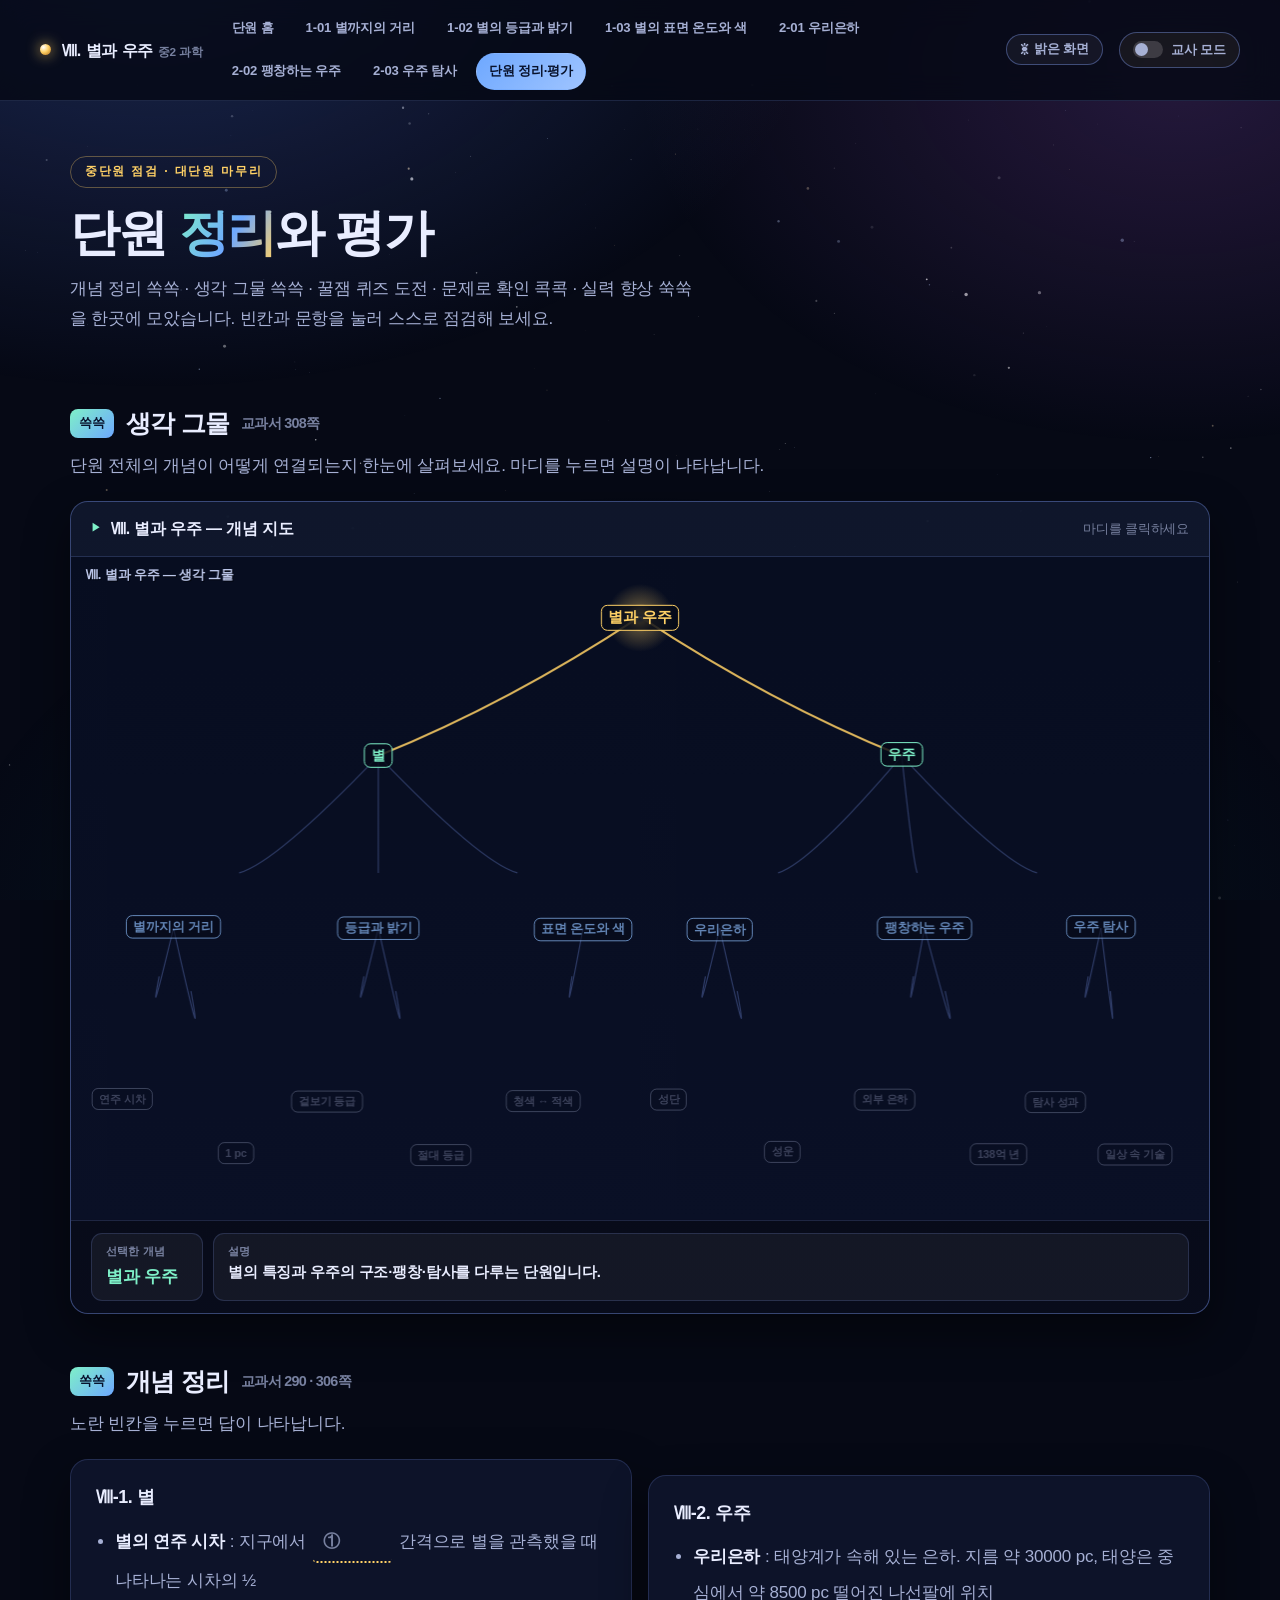
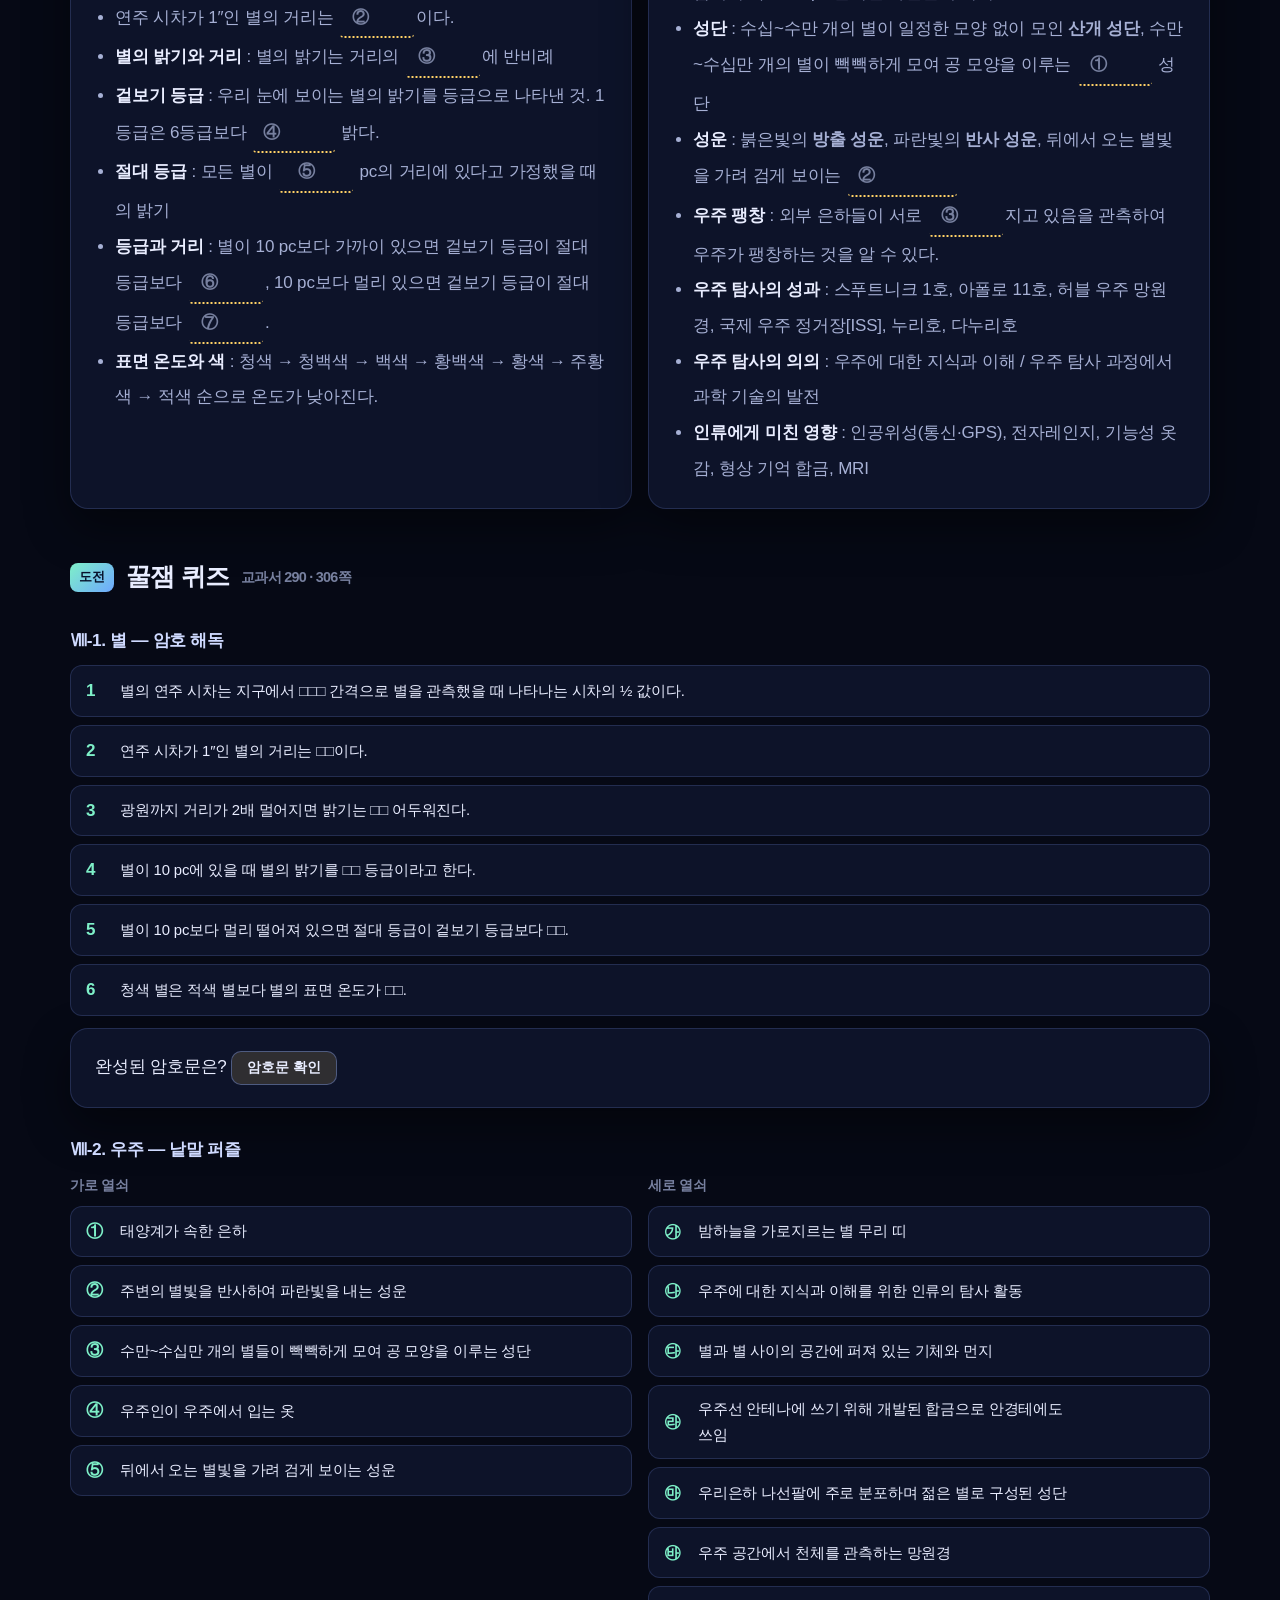
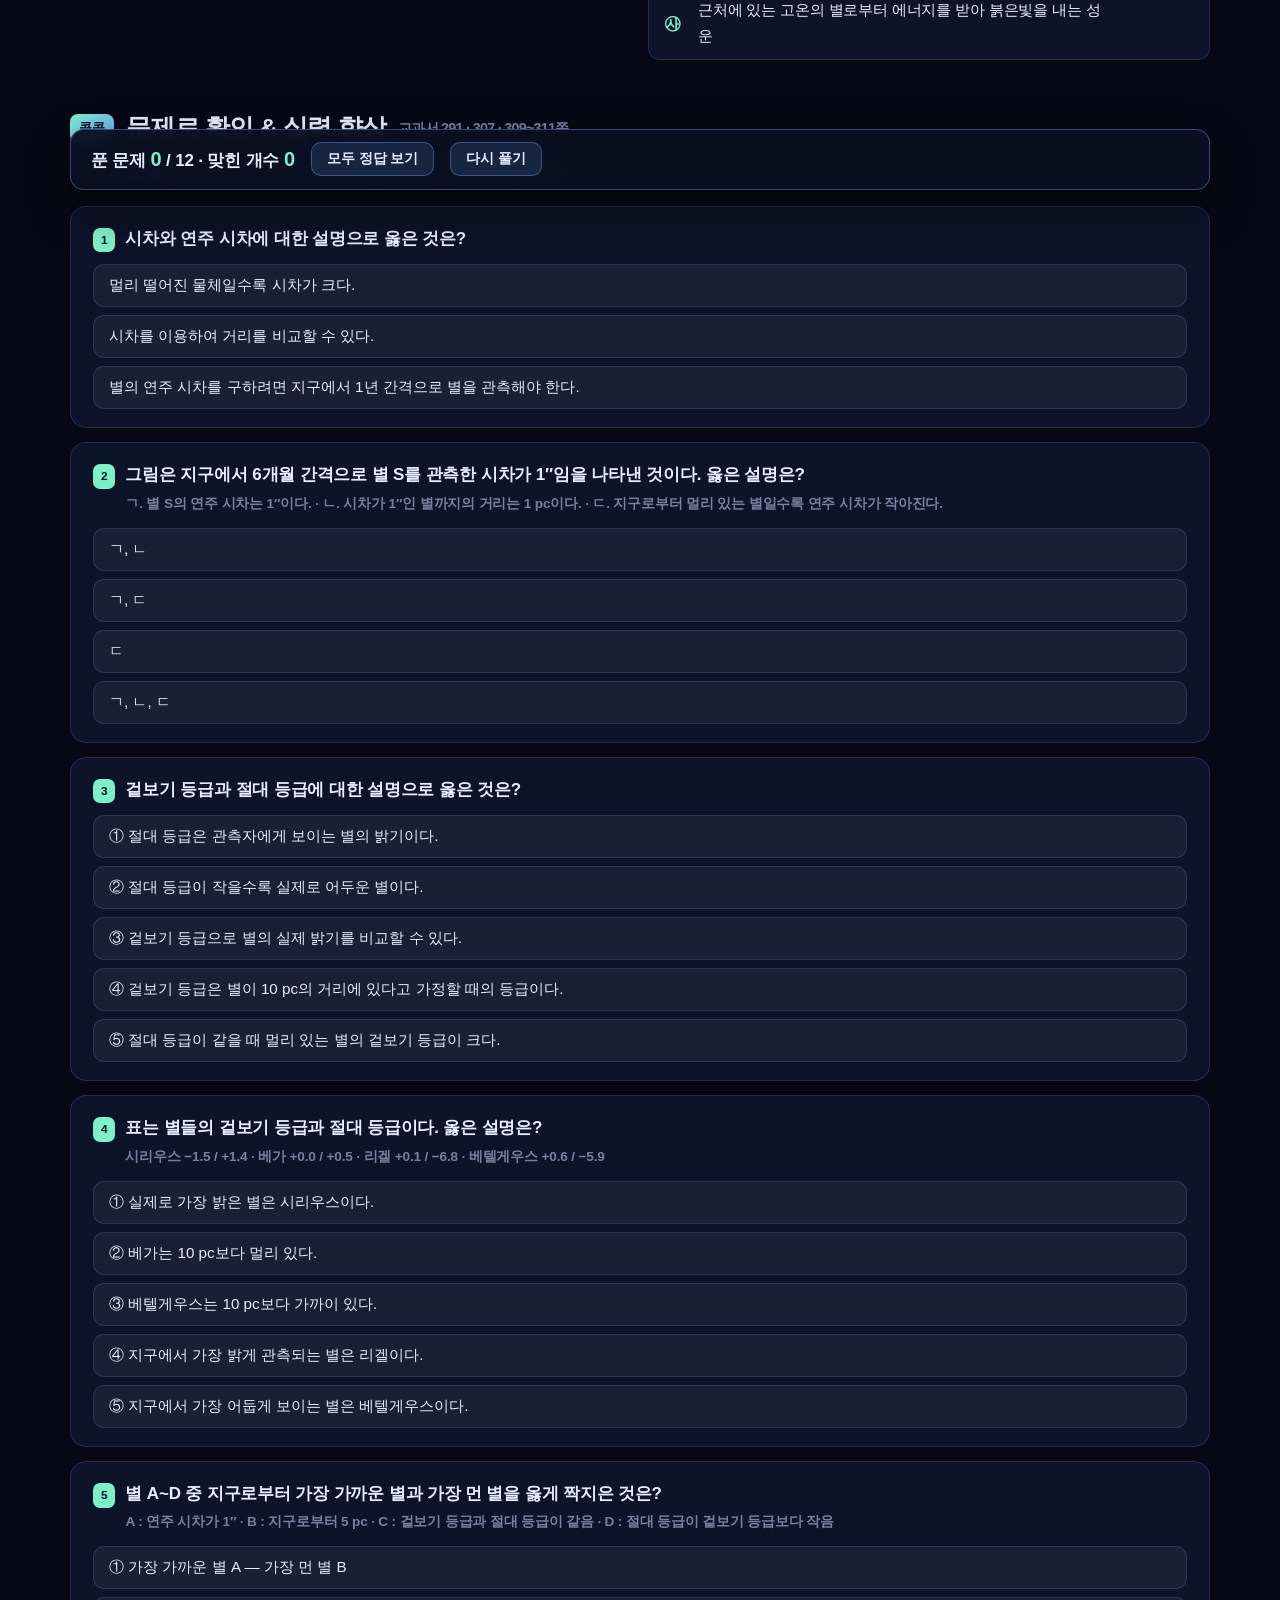
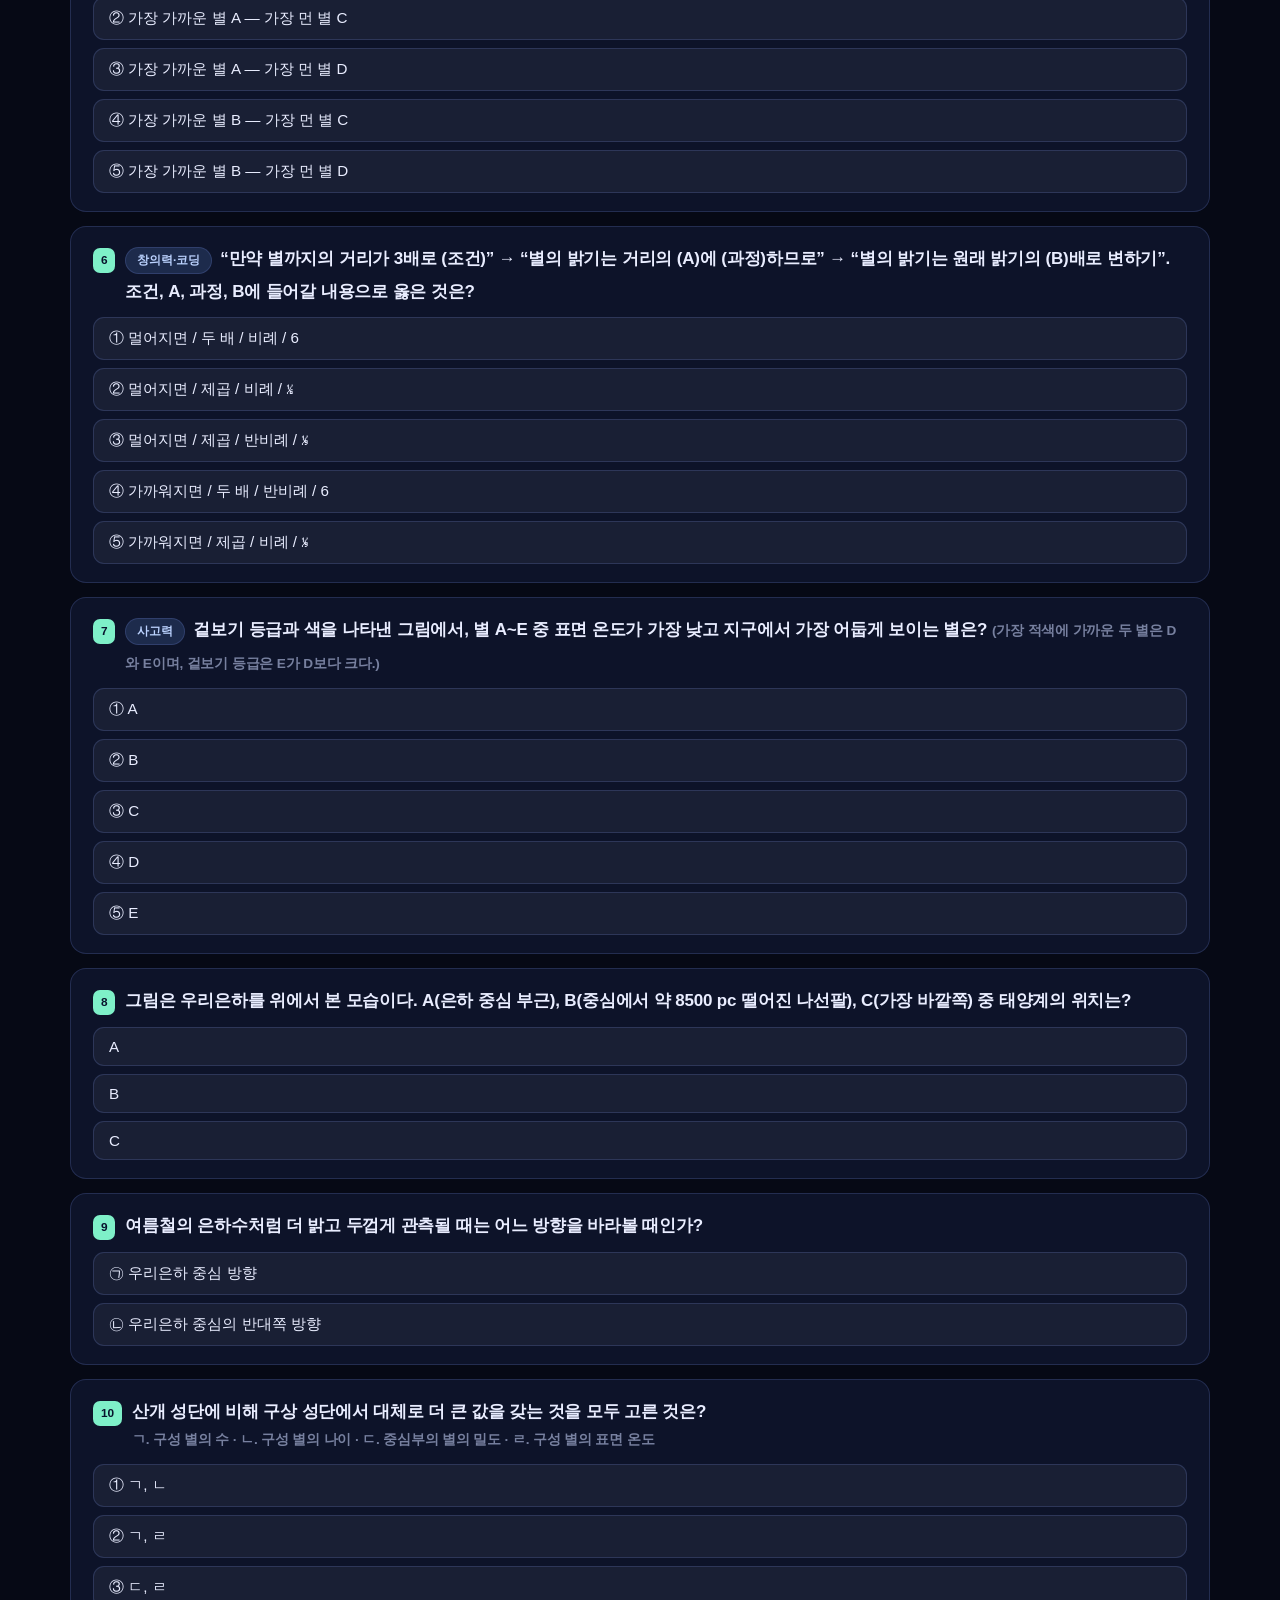
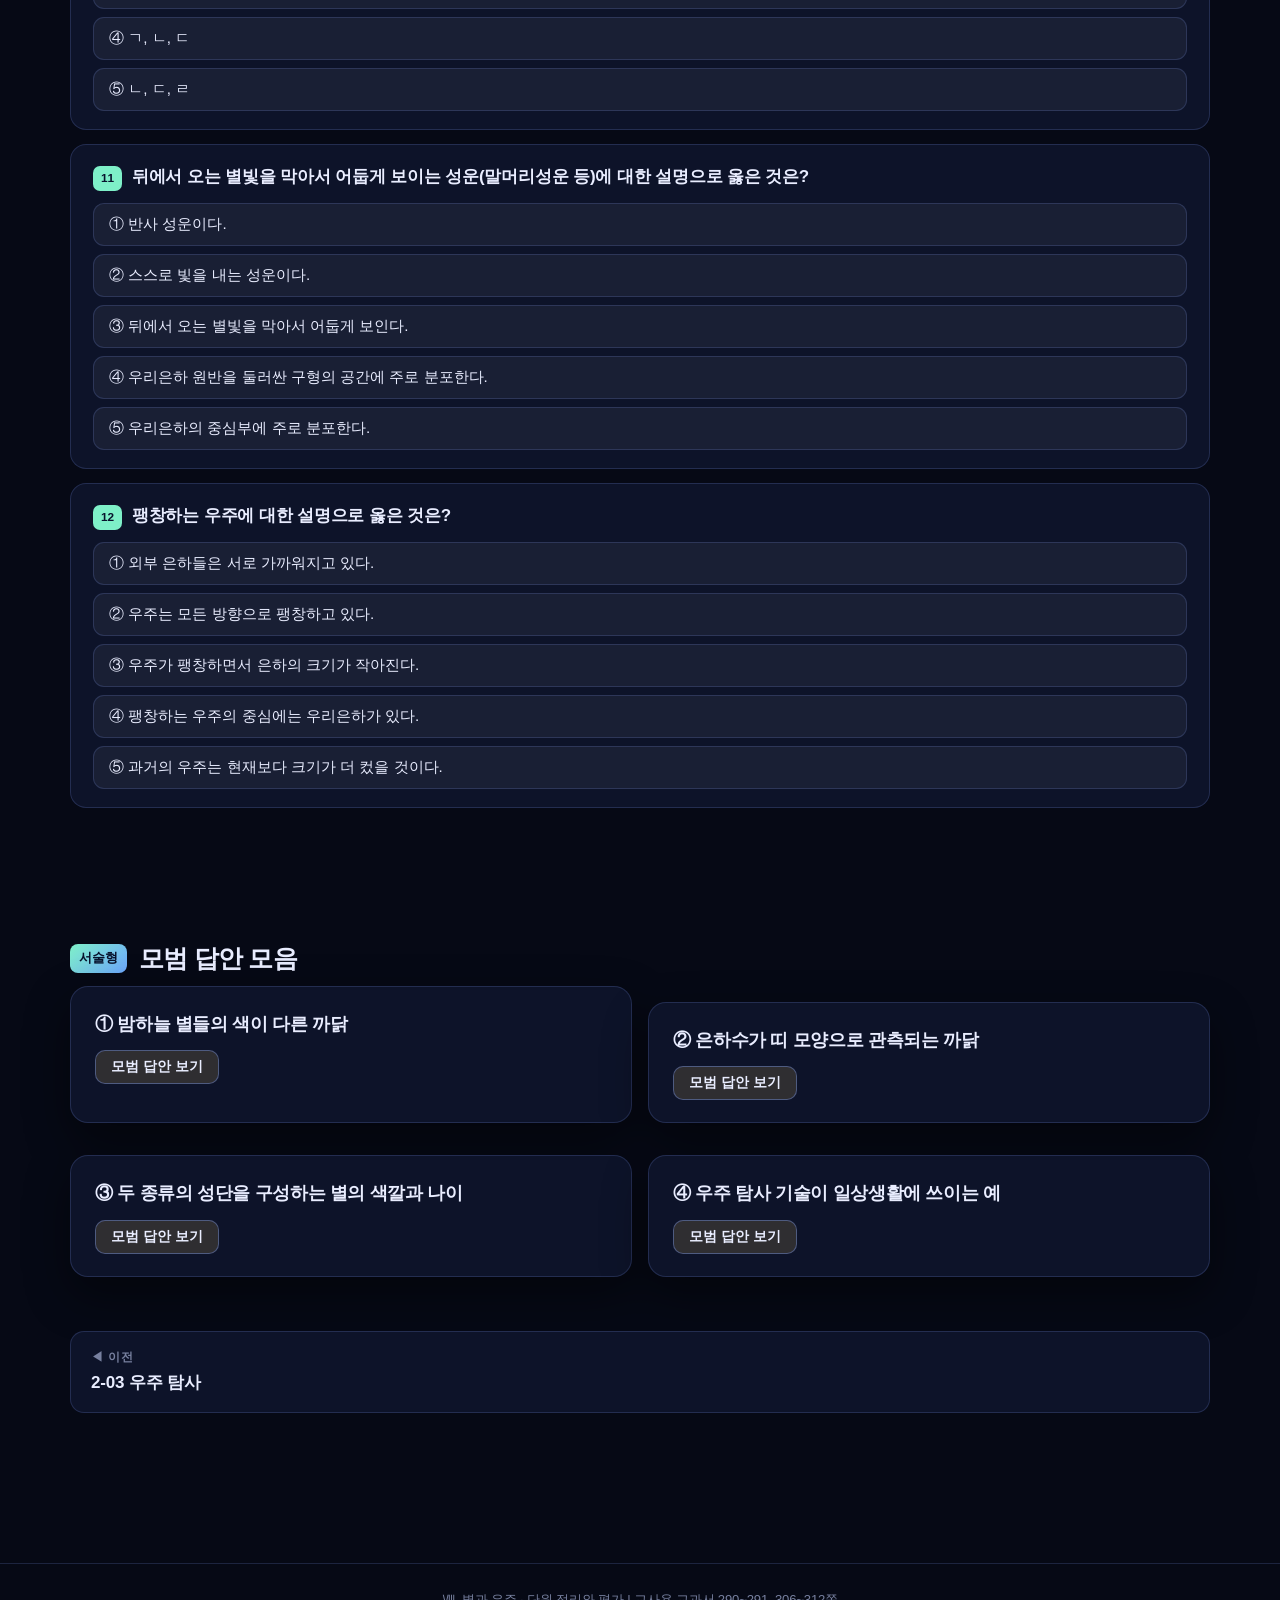
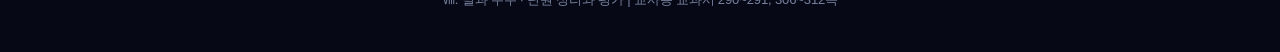
==== commit 2bf8400a: "어두운 화면 / 밝은 화면 전환 추가 - 상단 바에 화면 밝기 전환 버튼 추가 (설정은 브라우저에 저장) - 색을 CSS 토큰으로 정리하고 밝은 화면용 값 추가 - 시뮬레이션 영역" ====
--- a/review.html
+++ b/review.html
@@ -5,6 +5,7 @@
 <meta name="viewport" content="width=device-width, initial-scale=1">
 <title>단원 정리 · 평가 | Ⅷ. 별과 우주</title>
 <link rel="stylesheet" href="assets/style.css">
+<script>try{if(localStorage.getItem("suj-theme")==="light")document.documentElement.setAttribute("data-theme","light")}catch(e){}</script>
 <style>
   .fill { display:inline-block; min-width:74px; text-align:center; padding:1px 10px; margin:0 2px;
     border-bottom:2px dotted var(--accent-2); color:transparent; cursor:pointer; font-weight:800;
--- a/assets/style.css
+++ b/assets/style.css
@@ -2,7 +2,9 @@
    중학교 2학년 과학 Ⅷ. 별과 우주 — 수업 자료 공통 스타일
    =========================================================== */
 
-:root {
+/* 어두운 화면(기본). 밝은 화면에서도 시뮬레이션(.sim)은 우주 장면이므로 이 값을 그대로 쓴다. */
+:root,
+:root[data-theme="light"] .sim {
   --bg: #060915;
   --bg-2: #0b1026;
   --panel: rgba(17, 24, 51, 0.72);
@@ -17,11 +19,68 @@
   --accent-3: #7ef0c8;
   --warm: #ff8a6b;
   --red: #ff7b8a;
+  --strong: #ffffff;
+  --head-2: #cfdaff;
+  --pill-txt: #bcd3ff;
+  --soft: rgba(255, 255, 255, 0.05);
+  --table-bg: rgba(0, 0, 0, 0.22);
+  --topbar-bg: rgba(6, 9, 21, 0.82);
+  --float-bg: rgba(10, 15, 34, 0.94);
+  --on-accent: #08122c;
+  /* 별·천체 색 이름 (교과서 그림 8 기준) */
+  --sc-blue: #9fc0ff;
+  --sc-bluewhite: #c3d6ff;
+  --sc-white: #eef0ff;
+  --sc-yellowwhite: #fff3d8;
+  --sc-yellow: #ffe08a;
+  --sc-orange: #ffb066;
+  --sc-red: #ff8a6b;
+  --sc-reflect: #8fc0ff;
+  --sc-dark: #c3a8ff;
   --radius: 18px;
   --shadow: 0 18px 45px rgba(0, 0, 0, 0.45);
   --font: "Pretendard", "Pretendard Variable", "Apple SD Gothic Neo",
     "Malgun Gothic", "맑은 고딕", "Noto Sans KR", sans-serif;
 }
+
+/* 밝은 화면 */
+:root[data-theme="light"] {
+  --bg: #f3f5fb;
+  --bg-2: #e8ecf6;
+  --panel: rgba(255, 255, 255, 0.9);
+  --panel-solid: #ffffff;
+  --line: rgba(40, 62, 130, 0.14);
+  --line-strong: rgba(40, 62, 130, 0.3);
+  --txt: #141a2e;
+  --dim: #454f6e;
+  --dim-2: #687090;
+  --accent: #2360d6;
+  --accent-2: #a8650a;
+  --accent-3: #0a8566;
+  --warm: #cc4a24;
+  --red: #cf3349;
+  --strong: #0b1020;
+  --head-2: #1f3a86;
+  --pill-txt: #1f4fae;
+  --soft: rgba(40, 62, 130, 0.04);
+  --table-bg: rgba(255, 255, 255, 0.85);
+  --topbar-bg: rgba(255, 255, 255, 0.88);
+  --float-bg: rgba(255, 255, 255, 0.96);
+  --on-accent: #ffffff;
+  --sc-blue: #1f55c8;
+  --sc-bluewhite: #3f74c4;
+  --sc-white: #6c7488;
+  --sc-yellowwhite: #9c8636;
+  --sc-yellow: #b88a00;
+  --sc-orange: #d06a0c;
+  --sc-red: #cc3b1c;
+  --sc-reflect: #1f64c8;
+  --sc-dark: #6a44c2;
+  --shadow: 0 10px 28px rgba(20, 32, 80, 0.09);
+}
+:root[data-theme="light"] .sim { color: var(--txt); }
+:root[data-theme="light"] #bg-stars { display: none; }
+:root[data-theme="light"] #bg-glow { opacity: 0.35; }
 
 * { box-sizing: border-box; }
 
@@ -64,7 +123,7 @@
   top: 0;
   z-index: 50;
   backdrop-filter: blur(14px);
-  background: rgba(6, 9, 21, 0.82);
+  background: var(--topbar-bg);
   border-bottom: 1px solid var(--line);
 }
 .topbar-inner {
@@ -107,7 +166,7 @@
 }
 nav.chips a:hover { color: var(--txt); background: rgba(110, 168, 255, 0.12); }
 nav.chips a.on {
-  color: #08122c;
+  color: var(--on-accent);
   background: linear-gradient(135deg, var(--accent), #9fc4ff);
   font-weight: 800;
 }
@@ -136,6 +195,16 @@
 body.teacher-on .tmode .sw { background: rgba(0, 0, 0, 0.3); }
 body.teacher-on .tmode .sw::after { left: 15px; background: #1b1403; }
 
+/* 화면 밝기 전환 */
+.theme-btn {
+  display: inline-flex; align-items: center; gap: 6px;
+  font-family: inherit; font-size: 0.8rem; font-weight: 700; color: var(--dim);
+  border: 1px solid var(--line-strong); border-radius: 999px; padding: 6px 13px;
+  background: var(--soft); cursor: pointer; transition: all 0.18s ease; white-space: nowrap;
+}
+.theme-btn:hover { color: var(--accent); border-color: var(--accent); }
+.theme-btn .ic { font-size: 0.95rem; line-height: 1; }
+
 /* 진행 막대 */
 #progress {
   position: fixed; top: 0; left: 0; height: 3px; width: 0;
@@ -172,7 +241,7 @@
   display: flex; align-items: center; gap: 12px; letter-spacing: -0.03em;
 }
 h2.sec .num {
-  font-size: 0.82rem; font-weight: 900; color: #08122c;
+  font-size: 0.82rem; font-weight: 900; color: var(--on-accent);
   background: linear-gradient(135deg, var(--accent-3), var(--accent));
   border-radius: 8px; padding: 3px 9px; letter-spacing: 0;
 }
@@ -183,7 +252,7 @@
 
 h3.mini {
   font-size: 1.08rem; font-weight: 800; margin: 26px 0 10px;
-  color: #cfdaff; letter-spacing: -0.02em;
+  color: var(--head-2); letter-spacing: -0.02em;
 }
 
 /* ---------- 카드 ---------- */
@@ -232,7 +301,7 @@
 .key h3 { color: var(--accent-3); font-size: 0.86rem; letter-spacing: 0.1em; margin: 0 0 12px; font-weight: 800; }
 .key ul { margin: 0; padding-left: 20px; }
 .key li { margin: 7px 0; }
-.key b { color: #fff; }
+.key b { color: var(--strong); }
 
 /* 교사용 메모 */
 .teacher-note {
@@ -308,7 +377,7 @@
   padding: 7px 15px; cursor: pointer; transition: all 0.16s ease;
 }
 .btn:hover { background: rgba(110, 168, 255, 0.28); border-color: var(--accent); }
-.btn.on { background: var(--accent); color: #08122c; border-color: var(--accent); }
+.btn.on { background: var(--accent); color: var(--on-accent); border-color: var(--accent); }
 .btn.amber { background: rgba(255, 209, 102, 0.14); }
 .btn.amber:hover { background: rgba(255, 209, 102, 0.3); border-color: var(--accent-2); }
 .btn.amber.on { background: var(--accent-2); color: #1b1403; border-color: var(--accent-2); }
@@ -319,7 +388,7 @@
   background: rgba(0, 0, 0, 0.3);
 }
 .stat {
-  background: rgba(255, 255, 255, 0.05); border: 1px solid var(--line);
+  background: var(--soft); border: 1px solid var(--line);
   border-radius: 11px; padding: 8px 14px; min-width: 112px;
 }
 .stat .k { font-size: 0.71rem; color: var(--dim-2); font-weight: 700; letter-spacing: 0.02em; }
@@ -330,10 +399,10 @@
 /* ---------- 표 ---------- */
 table.data {
   width: 100%; border-collapse: collapse; font-size: 0.93rem;
-  background: rgba(0, 0, 0, 0.22); border-radius: 12px; overflow: hidden;
+  background: var(--table-bg); border-radius: 12px; overflow: hidden;
 }
 table.data th, table.data td { padding: 10px 13px; text-align: center; border-bottom: 1px solid var(--line); }
-table.data th { background: rgba(110, 168, 255, 0.14); font-weight: 800; font-size: 0.85rem; color: #cfdaff; }
+table.data th { background: rgba(110, 168, 255, 0.14); font-weight: 800; font-size: 0.85rem; color: var(--head-2); }
 table.data tbody tr:last-child td { border-bottom: none; }
 table.data tbody tr:hover { background: rgba(110, 168, 255, 0.07); }
 table.data td.name { text-align: left; font-weight: 700; }
@@ -348,7 +417,7 @@
 }
 .q .qh { display: flex; gap: 10px; align-items: baseline; margin-bottom: 12px; }
 .q .qn {
-  font-size: 0.74rem; font-weight: 900; color: #08122c;
+  font-size: 0.74rem; font-weight: 900; color: var(--on-accent);
   background: var(--accent-3); border-radius: 7px; padding: 2px 8px; flex: none;
 }
 .q .qt { font-weight: 700; line-height: 1.6; }
@@ -358,7 +427,7 @@
 .opts { display: grid; gap: 8px; }
 .opt {
   text-align: left; font-family: inherit; font-size: 0.95rem; color: var(--txt);
-  background: rgba(255, 255, 255, 0.04); border: 1px solid var(--line);
+  background: var(--soft); border: 1px solid var(--line);
   border-radius: 11px; padding: 10px 15px; cursor: pointer; transition: all 0.15s ease;
 }
 .opt:hover { background: rgba(110, 168, 255, 0.15); border-color: var(--line-strong); }
@@ -383,7 +452,7 @@
 
 .score-bar {
   position: sticky; bottom: 14px; margin-top: 22px;
-  background: rgba(10, 15, 34, 0.94); backdrop-filter: blur(10px);
+  background: var(--float-bg); backdrop-filter: blur(10px);
   border: 1px solid var(--line-strong); border-radius: 14px;
   padding: 12px 20px; display: flex; align-items: center; gap: 16px; flex-wrap: wrap;
   box-shadow: var(--shadow);
@@ -395,7 +464,7 @@
 .pill {
   display: inline-block; font-size: 0.74rem; font-weight: 800;
   border-radius: 999px; padding: 3px 11px; margin: 0 4px 4px 0;
-  background: rgba(110, 168, 255, 0.16); color: #bcd3ff; border: 1px solid var(--line);
+  background: rgba(110, 168, 255, 0.16); color: var(--pill-txt); border: 1px solid var(--line);
 }
 .pill.a2 { background: rgba(255, 209, 102, 0.14); color: var(--accent-2); }
 .pill.a3 { background: rgba(126, 240, 200, 0.14); color: var(--accent-3); }
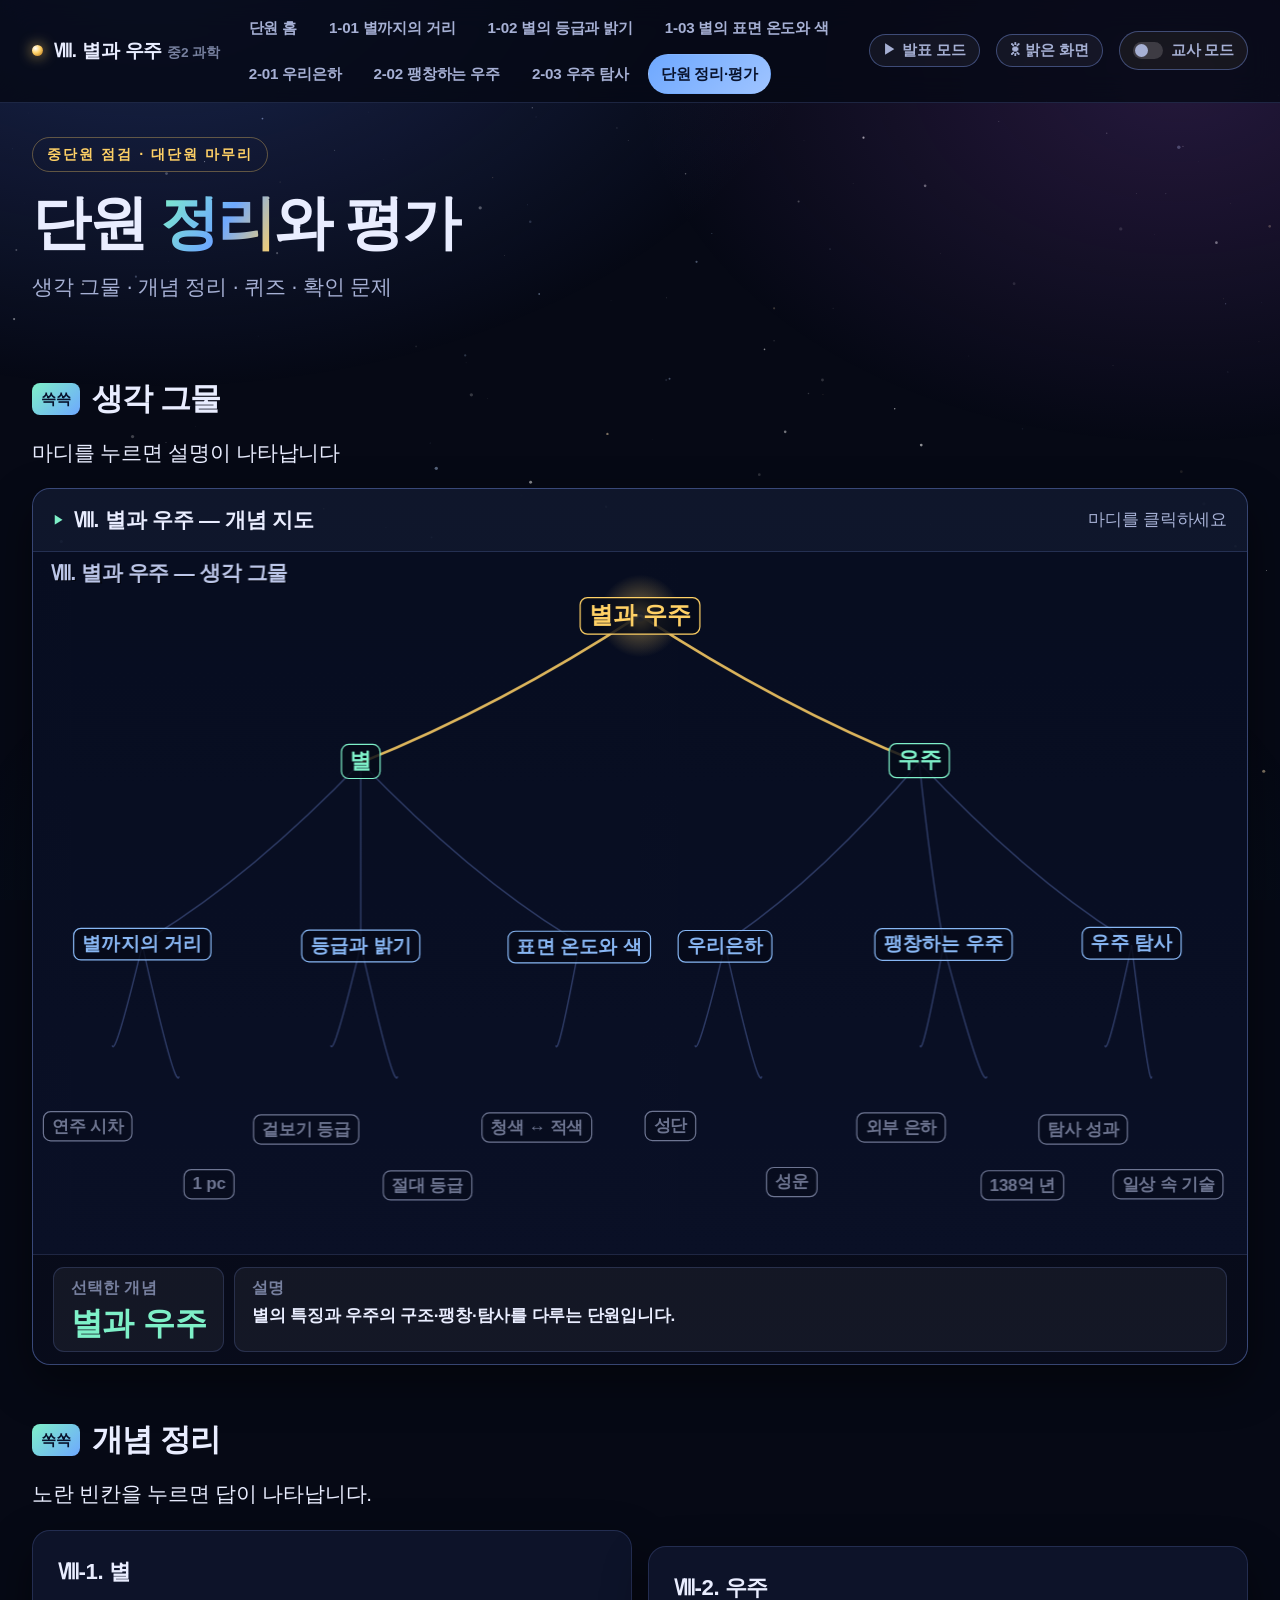
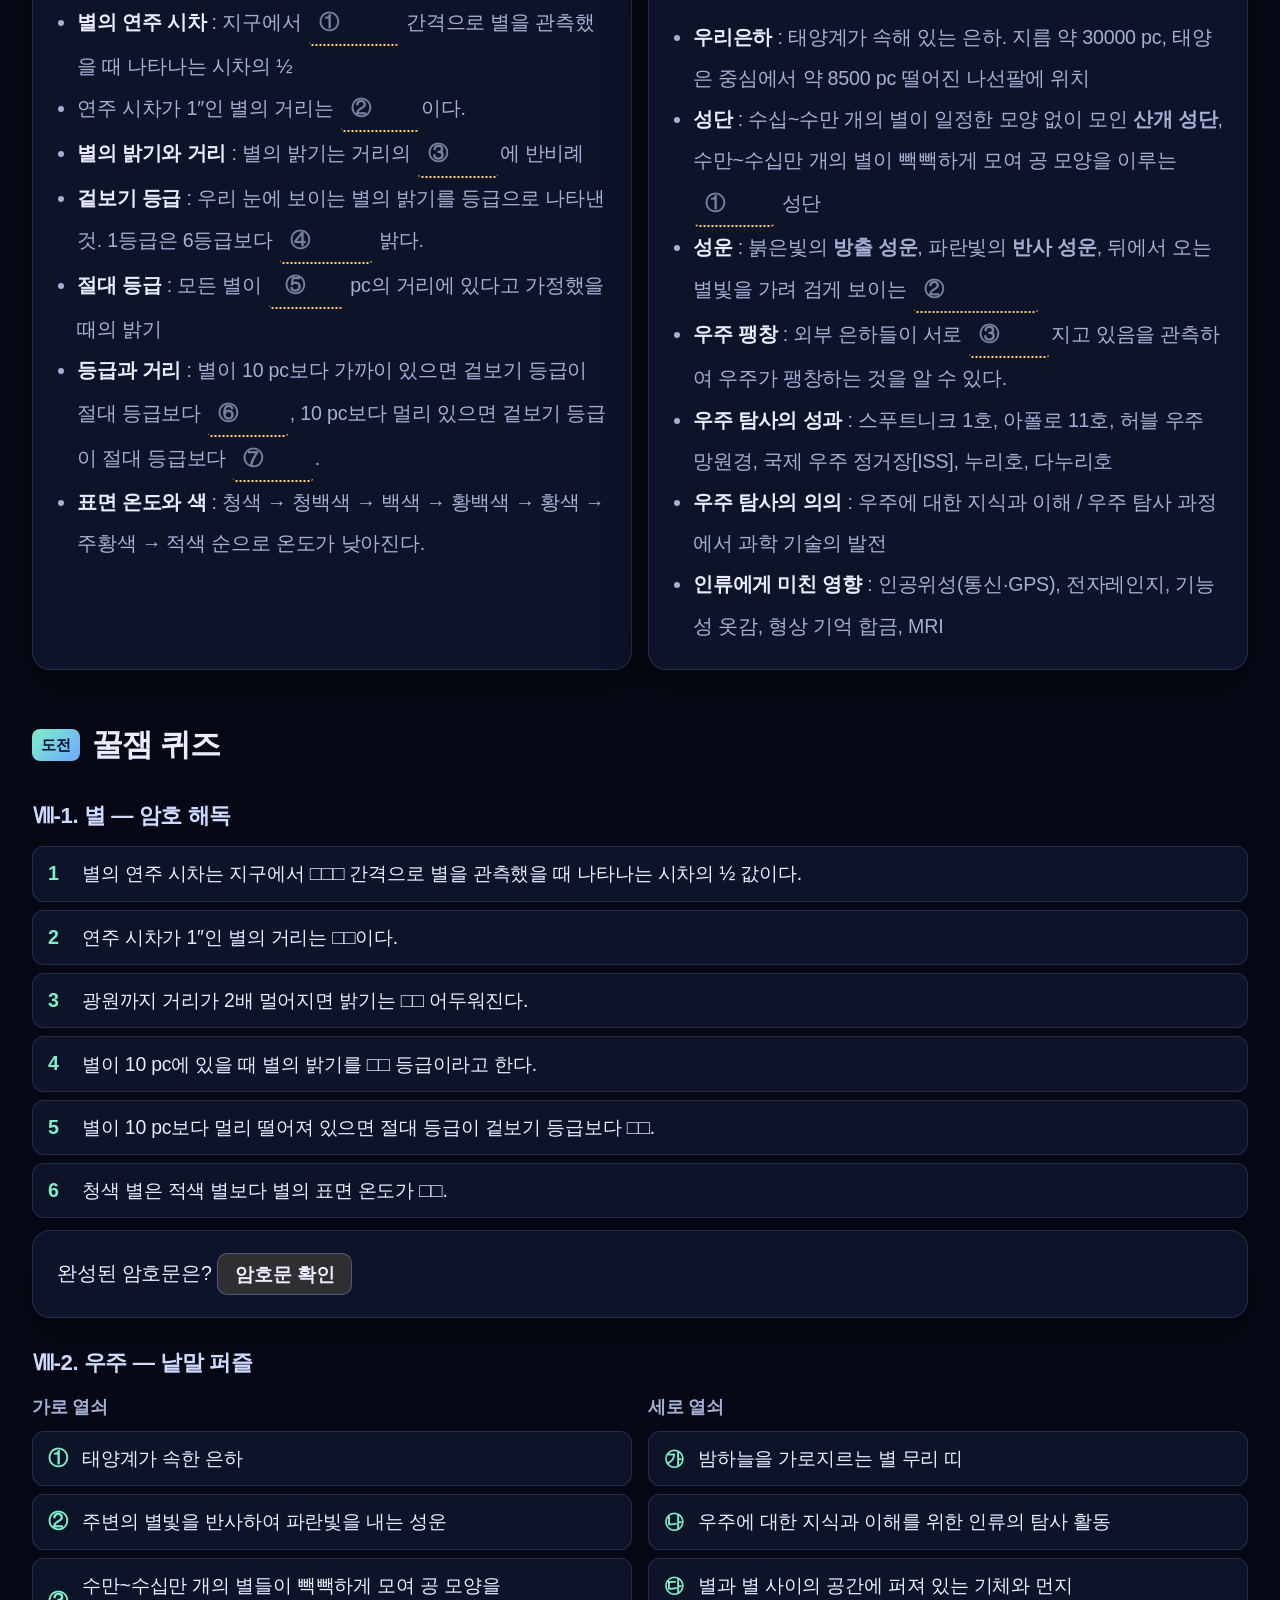
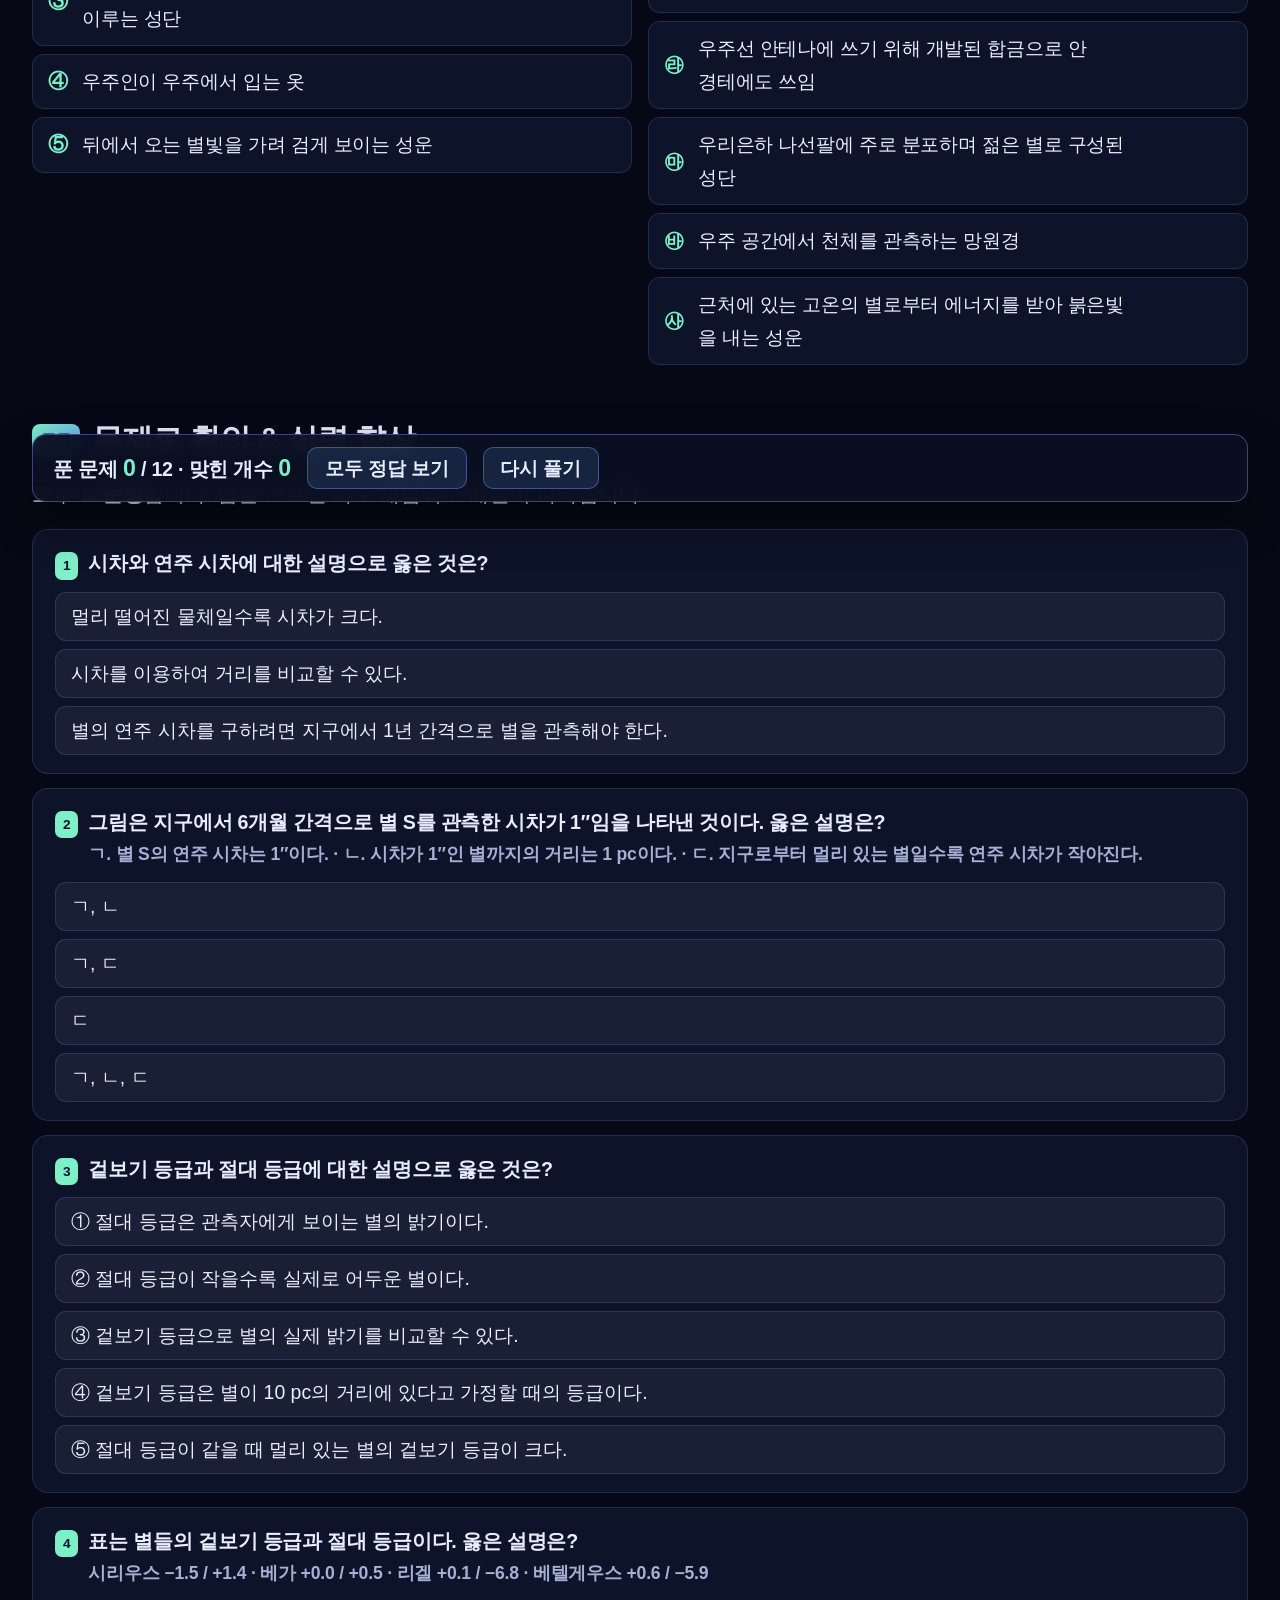
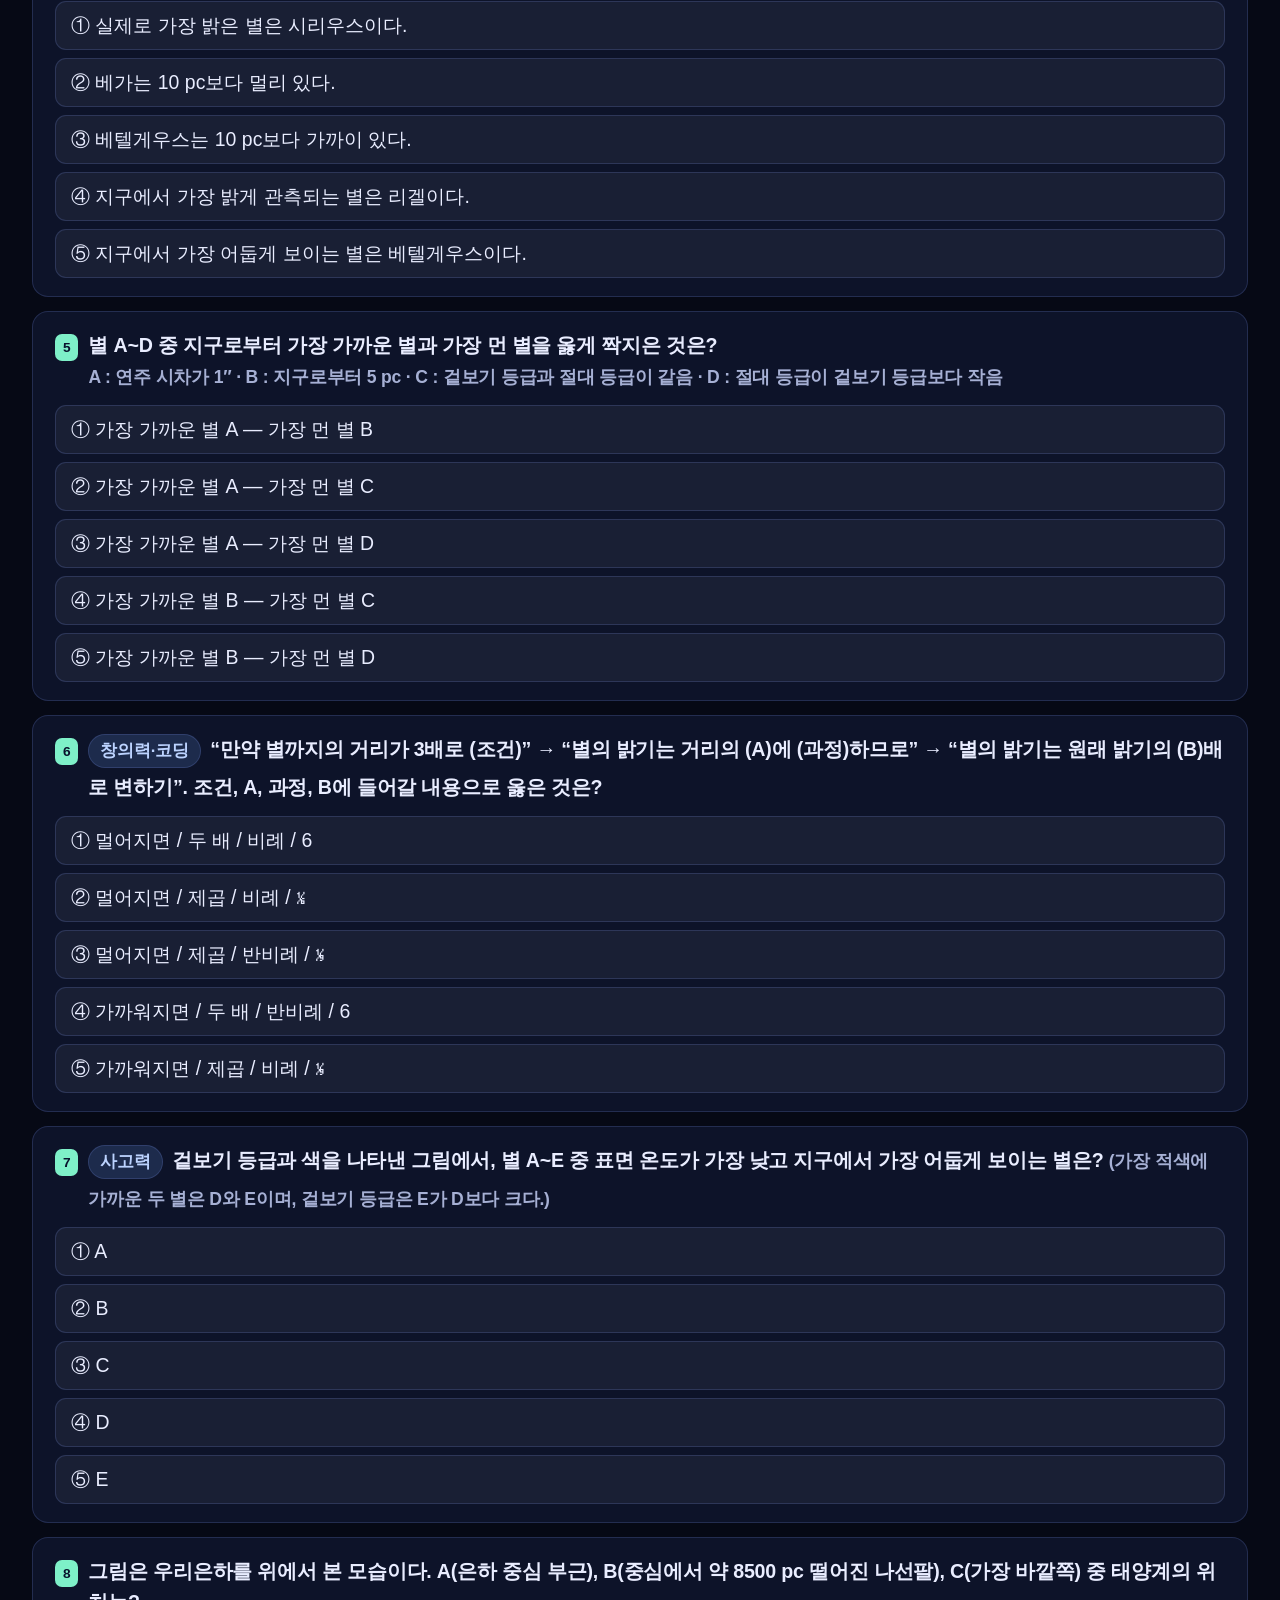
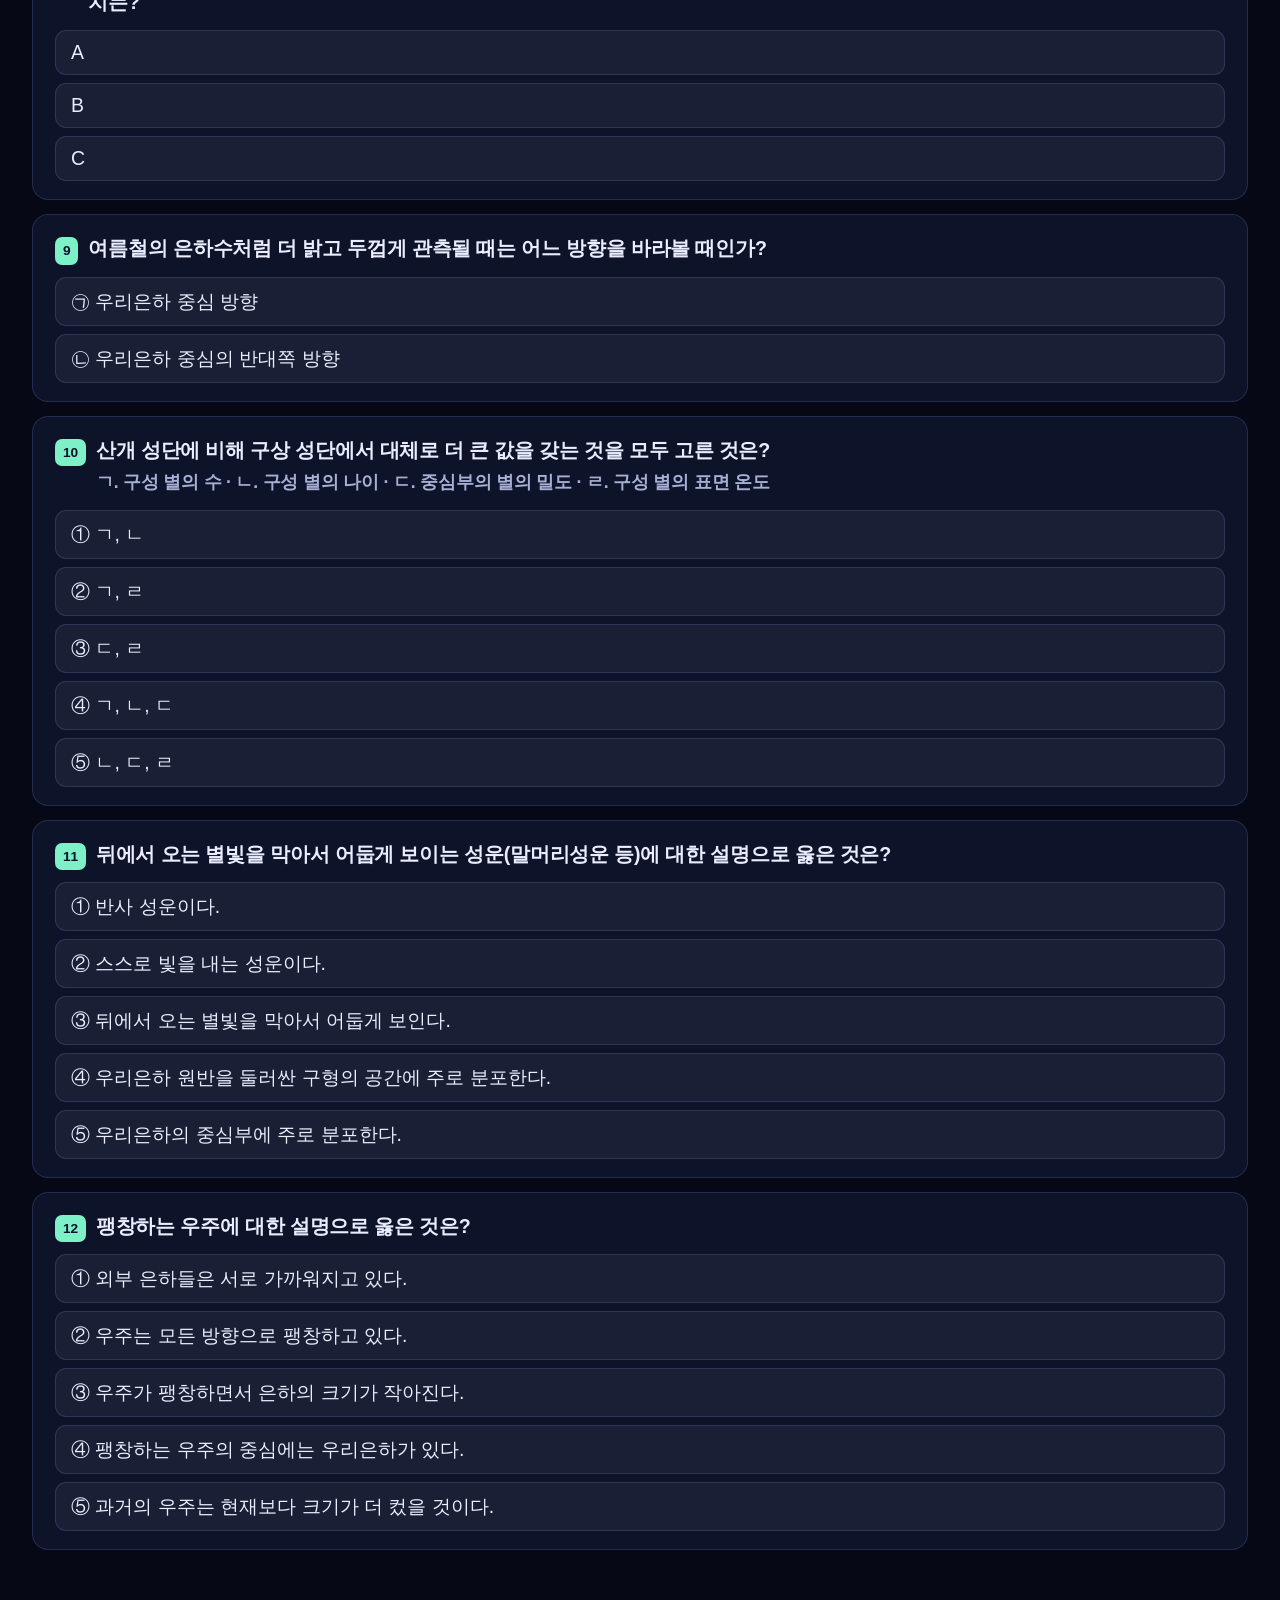
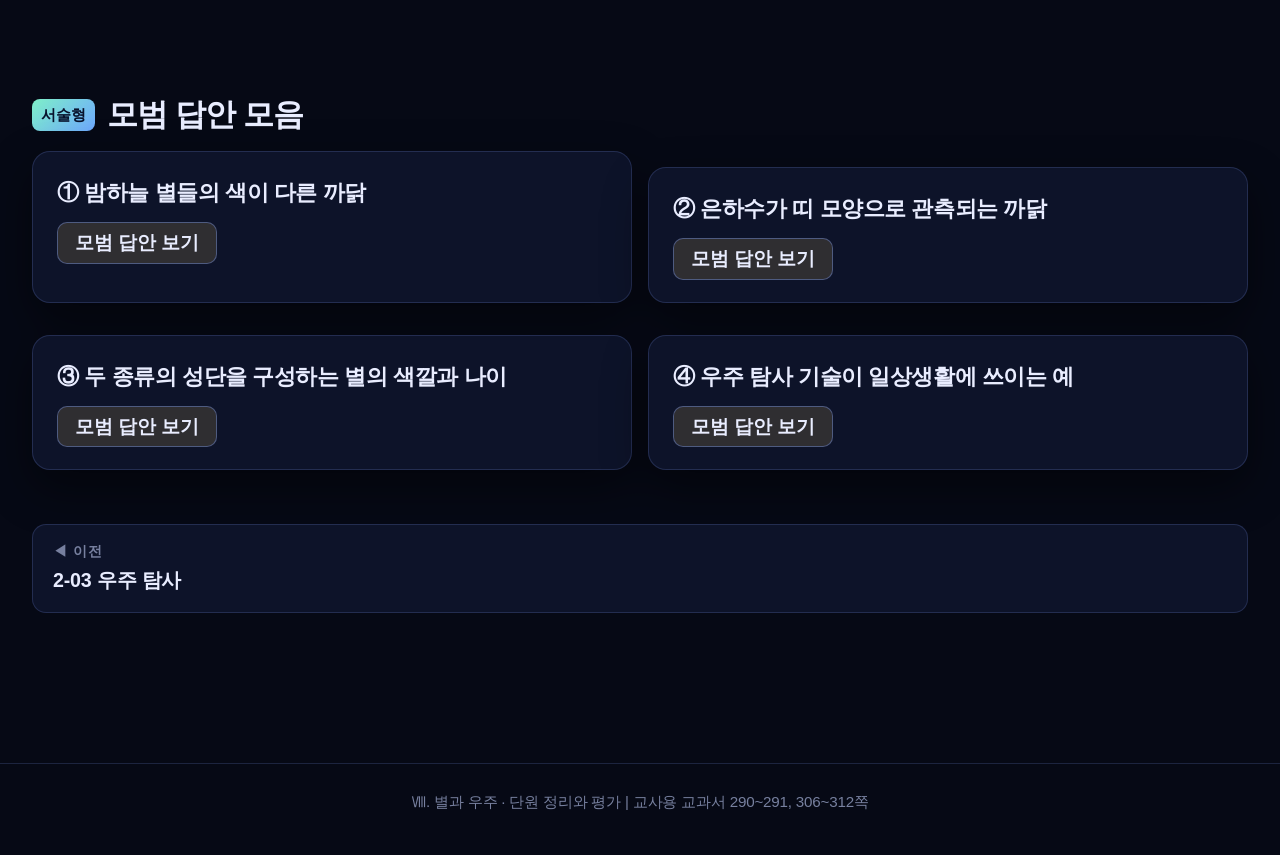
==== commit a99c508e: "교실 TV용으로 글씨·그림 크게, 내용 간략하게 - 글자 크기를 화면 폭에 비례하게(1920 화면 약 1.5배), 본문 폭 확대 - 시뮬레이션 캔버스를 화면 폭에 맞춰 장면 전체 " ====
--- a/review.html
+++ b/review.html
@@ -18,7 +18,7 @@
     display:flex; gap:12px; align-items:center; cursor:pointer; transition:.16s; }
   .clue:hover { border-color:var(--accent); }
   .clue .no { font-weight:900; color:var(--accent-3); flex:none; min-width:22px; }
-  .clue .tx { flex:1; font-size:.93rem; }
+  .clue .tx { flex:1; font-size:1.05rem; }
   .clue .an { font-weight:900; color:var(--accent-2); opacity:0; transition:.2s; }
   .clue.on .an { opacity:1; }
 </style>
@@ -38,14 +38,13 @@
   <div class="page-head">
     <span class="eyebrow">중단원 점검 · 대단원 마무리</span>
     <h1>단원 <em>정리</em>와 평가</h1>
-    <p class="lede">개념 정리 쏙쏙 · 생각 그물 쓱쓱 · 꿀잼 퀴즈 도전 · 문제로 확인 콕콕 · 실력 향상 쑥쑥을
-      한곳에 모았습니다. 빈칸과 문항을 눌러 스스로 점검해 보세요.</p>
+    <p class="lede">생각 그물 · 개념 정리 · 퀴즈 · 확인 문제</p>
   </div>
 
   <!-- 생각 그물 -->
   <section class="block" id="map">
     <h2 class="sec"><span class="num">쓱쓱</span> 생각 그물 <span class="qq">교과서 308쪽</span></h2>
-    <p class="sec-sub">단원 전체의 개념이 어떻게 연결되는지 한눈에 살펴보세요. 마디를 누르면 설명이 나타납니다.</p>
+    <p class="sec-sub">마디를 누르면 설명이 나타납니다</p>
     <div class="sim">
       <div class="sim-head">
         <h4>Ⅷ. 별과 우주 — 개념 지도</h4>
@@ -398,12 +397,12 @@
   }
   cv.addEventListener("pointermove", function (e) {
     var r = cv.getBoundingClientRect();
-    hover = pick(e.clientX - r.left, e.clientY - r.top);
+    hover = pick((e.clientX - r.left) / C.k, (e.clientY - r.top) / C.k);
     cv.style.cursor = hover >= 0 ? "pointer" : "default";
   });
   cv.addEventListener("click", function (e) {
     var r = cv.getBoundingClientRect();
-    var i = pick(e.clientX - r.left, e.clientY - r.top);
+    var i = pick((e.clientX - r.left) / C.k, (e.clientY - r.top) / C.k);
     if (i >= 0) { sel = i; nN.textContent = N[i].t; nD.textContent = N[i].d; }
   });
 
--- a/assets/style.css
+++ b/assets/style.css
@@ -84,15 +84,16 @@
 
 * { box-sizing: border-box; }
 
-html { scroll-behavior: smooth; scroll-padding-top: 92px; }
+/* 글자 크기는 화면 폭에 따라 커진다 (1280 → 약 18px, 1920 → 약 24px). 교실 TV에서 뒷자리까지 보이도록. */
+html { scroll-behavior: smooth; scroll-padding-top: 92px; font-size: clamp(16px, calc(0.9vw + 7px), 28px); }
 
 body {
   margin: 0;
   font-family: var(--font);
   background: var(--bg);
   color: var(--txt);
-  font-size: 17px;
-  line-height: 1.75;
+  font-size: 1.06rem;
+  line-height: 1.7;
   letter-spacing: -0.01em;
   -webkit-font-smoothing: antialiased;
 }
@@ -127,9 +128,9 @@
   border-bottom: 1px solid var(--line);
 }
 .topbar-inner {
-  max-width: 1240px;
+  max-width: 1800px;
   margin: 0 auto;
-  padding: 10px 20px;
+  padding: 8px 2.5vw;
   display: flex;
   align-items: center;
   gap: 16px;
@@ -213,9 +214,9 @@
 }
 
 /* ---------- 레이아웃 ---------- */
-.wrap { max-width: 1180px; margin: 0 auto; padding: 0 20px 90px; }
-
-.page-head { padding: 54px 0 22px; }
+.wrap { max-width: 1760px; margin: 0 auto; padding: 0 2.5vw 90px; }
+
+.page-head { padding: 1.8rem 0 1rem; }
 .page-head .eyebrow {
   display: inline-block;
   font-size: 0.78rem; font-weight: 800; letter-spacing: 0.14em;
@@ -224,7 +225,7 @@
   border-radius: 999px; padding: 4px 14px; margin-bottom: 16px;
 }
 .page-head h1 {
-  font-size: clamp(2rem, 4.6vw, 3.1rem);
+  font-size: clamp(2.2rem, 4.6vw, 3.4rem);
   line-height: 1.18; margin: 0 0 12px; font-weight: 900;
   letter-spacing: -0.035em;
 }
@@ -233,11 +234,11 @@
   background: linear-gradient(120deg, var(--accent-3), var(--accent) 55%, var(--accent-2));
   -webkit-background-clip: text; background-clip: text; color: transparent;
 }
-.page-head .lede { color: var(--dim); font-size: 1.06rem; max-width: 66ch; margin: 0; }
-
-section.block { margin: 46px 0 0; scroll-margin-top: 92px; }
+.page-head .lede { color: var(--dim); font-size: 1.15rem; max-width: 60ch; margin: 0; }
+
+section.block { margin: 2.6rem 0 0; scroll-margin-top: 92px; }
 h2.sec {
-  font-size: 1.55rem; font-weight: 850; margin: 0 0 6px;
+  font-size: 1.7rem; font-weight: 850; margin: 0 0 0.5rem;
   display: flex; align-items: center; gap: 12px; letter-spacing: -0.03em;
 }
 h2.sec .num {
@@ -248,10 +249,10 @@
 h2.sec .qq {
   font-size: 0.9rem; font-weight: 600; color: var(--dim-2);
 }
-.sec-sub { color: var(--dim); margin: 0 0 20px; max-width: 74ch; }
+.sec-sub { color: var(--txt); font-size: 1.12rem; margin: 0 0 1rem; max-width: 92ch; }
 
 h3.mini {
-  font-size: 1.08rem; font-weight: 800; margin: 26px 0 10px;
+  font-size: 1.2rem; font-weight: 800; margin: 1.4rem 0 0.6rem;
   color: var(--head-2); letter-spacing: -0.02em;
 }
 
@@ -264,7 +265,7 @@
   box-shadow: var(--shadow);
 }
 .card + .card { margin-top: 16px; }
-.card h3 { margin: 0 0 10px; font-size: 1.12rem; font-weight: 800; letter-spacing: -0.02em; }
+.card h3 { margin: 0 0 10px; font-size: 1.2rem; font-weight: 800; letter-spacing: -0.02em; }
 .card p:last-child { margin-bottom: 0; }
 
 .grid { display: grid; gap: 16px; }
@@ -289,8 +290,12 @@
   background: rgba(255, 209, 102, 0.08);
   border-radius: 0 14px 14px 0;
   padding: 16px 20px; margin: 0 0 18px;
+  font-size: 1.25rem; line-height: 1.7;
 }
 .hook strong { color: var(--accent-2); }
+/* 그림 옆 카드에 말풍선만 있으면 세로 가운데로 */
+.grid > .card:has(> .hook) { display: flex; flex-direction: column; justify-content: center; }
+.grid > .card > .hook:last-child { margin-bottom: 0; }
 
 /* 핵심 정리 */
 .key {
@@ -302,6 +307,9 @@
 .key ul { margin: 0; padding-left: 20px; }
 .key li { margin: 7px 0; }
 .key b { color: var(--strong); }
+/* 그림 옆에 놓인 핵심 상자는 내용을 세로 가운데에 크게 */
+.grid > .key { display: flex; flex-direction: column; justify-content: center; font-size: 1.3rem; }
+.grid > .key li { margin: 0.5em 0; }
 
 /* 교사용 메모 */
 .teacher-note {
@@ -328,7 +336,7 @@
   border: 1px solid var(--line); background: #000;
 }
 figure.fig figcaption {
-  font-size: 0.83rem; color: var(--dim-2); margin-top: 8px; text-align: center; line-height: 1.5;
+  font-size: 0.95rem; color: var(--dim); margin-top: 8px; text-align: center; line-height: 1.5;
 }
 figure.fig figcaption b { color: var(--dim); }
 .src { font-size: 0.74rem; color: var(--dim-2); opacity: 0.8; }
@@ -339,8 +347,8 @@
 }
 .photo-card img { width: 100%; display: block; aspect-ratio: 4/3; object-fit: cover; background: #000; }
 .photo-card .pc-body { padding: 13px 15px 16px; }
-.photo-card .pc-body h4 { margin: 0 0 5px; font-size: 1rem; font-weight: 800; }
-.photo-card .pc-body p { margin: 0; font-size: 0.88rem; color: var(--dim); line-height: 1.6; }
+.photo-card .pc-body h4 { margin: 0 0 5px; font-size: 1.15rem; font-weight: 800; }
+.photo-card .pc-body p { margin: 0; font-size: 1rem; color: var(--dim); line-height: 1.5; }
 
 /* ---------- 시뮬레이션 ---------- */
 .sim {
@@ -355,26 +363,26 @@
   padding: 13px 20px; border-bottom: 1px solid var(--line);
   background: rgba(110, 168, 255, 0.07); flex-wrap: wrap;
 }
-.sim-head h4 { margin: 0; font-size: 1rem; font-weight: 800; display: flex; align-items: center; gap: 9px; }
+.sim-head h4 { margin: 0; font-size: 1.12rem; font-weight: 800; display: flex; align-items: center; gap: 9px; }
 .sim-head h4::before {
   content: "▶"; font-size: 0.6rem; color: var(--accent-3);
 }
-.sim-head .hint { font-size: 0.8rem; color: var(--dim-2); }
+.sim-head .hint { font-size: 0.9rem; color: var(--dim); }
 .sim canvas { display: block; width: 100%; touch-action: none; }
 .sim-controls {
   display: flex; align-items: center; gap: 12px 18px; flex-wrap: wrap;
   padding: 14px 20px; border-top: 1px solid var(--line);
   background: rgba(0, 0, 0, 0.25);
 }
-.ctl { display: flex; align-items: center; gap: 9px; font-size: 0.86rem; color: var(--dim); font-weight: 600; }
-.ctl input[type="range"] { width: 160px; accent-color: var(--accent); cursor: pointer; }
+.ctl { display: flex; align-items: center; gap: 9px; font-size: 1rem; color: var(--dim); font-weight: 600; }
+.ctl input[type="range"] { width: 11rem; height: 1.2rem; accent-color: var(--accent); cursor: pointer; }
 .ctl .val { font-variant-numeric: tabular-nums; color: var(--accent-3); font-weight: 800; min-width: 54px; }
 
 .btn {
-  font-family: inherit; font-size: 0.85rem; font-weight: 700;
+  font-family: inherit; font-size: 1rem; font-weight: 700;
   color: var(--txt); background: rgba(110, 168, 255, 0.14);
   border: 1px solid var(--line-strong); border-radius: 10px;
-  padding: 7px 15px; cursor: pointer; transition: all 0.16s ease;
+  padding: 0.4em 0.9em; cursor: pointer; transition: all 0.16s ease;
 }
 .btn:hover { background: rgba(110, 168, 255, 0.28); border-color: var(--accent); }
 .btn.on { background: var(--accent); color: var(--on-accent); border-color: var(--accent); }
@@ -389,20 +397,20 @@
 }
 .stat {
   background: var(--soft); border: 1px solid var(--line);
-  border-radius: 11px; padding: 8px 14px; min-width: 112px;
-}
-.stat .k { font-size: 0.71rem; color: var(--dim-2); font-weight: 700; letter-spacing: 0.02em; }
-.stat .v { font-size: 1.08rem; font-weight: 850; color: var(--accent-3); font-variant-numeric: tabular-nums; }
+  border-radius: 11px; padding: 0.4rem 0.9rem; min-width: 7rem;
+}
+.stat .k { font-size: 0.85rem; color: var(--dim-2); font-weight: 700; letter-spacing: 0.02em; }
+.stat .v { font-size: 1.75rem; line-height: 1.3; font-weight: 850; color: var(--accent-3); font-variant-numeric: tabular-nums; }
 .stat.amber .v { color: var(--accent-2); }
 .stat.warm .v { color: var(--warm); }
 
 /* ---------- 표 ---------- */
 table.data {
-  width: 100%; border-collapse: collapse; font-size: 0.93rem;
+  width: 100%; border-collapse: collapse; font-size: 1.08rem;
   background: var(--table-bg); border-radius: 12px; overflow: hidden;
 }
-table.data th, table.data td { padding: 10px 13px; text-align: center; border-bottom: 1px solid var(--line); }
-table.data th { background: rgba(110, 168, 255, 0.14); font-weight: 800; font-size: 0.85rem; color: var(--head-2); }
+table.data th, table.data td { padding: 0.5rem 0.8rem; text-align: center; border-bottom: 1px solid var(--line); }
+table.data th { background: rgba(110, 168, 255, 0.14); font-weight: 800; font-size: 1rem; color: var(--head-2); }
 table.data tbody tr:last-child td { border-bottom: none; }
 table.data tbody tr:hover { background: rgba(110, 168, 255, 0.07); }
 table.data td.name { text-align: left; font-weight: 700; }
@@ -426,7 +434,7 @@
 }
 .opts { display: grid; gap: 8px; }
 .opt {
-  text-align: left; font-family: inherit; font-size: 0.95rem; color: var(--txt);
+  text-align: left; font-family: inherit; font-size: 1.05rem; color: var(--txt);
   background: var(--soft); border: 1px solid var(--line);
   border-radius: 11px; padding: 10px 15px; cursor: pointer; transition: all 0.15s ease;
 }
@@ -437,7 +445,7 @@
 .sol {
   display: none; margin-top: 12px; padding: 12px 16px;
   background: rgba(126, 240, 200, 0.08); border-left: 3px solid var(--accent-3);
-  border-radius: 0 10px 10px 0; font-size: 0.9rem; color: var(--dim);
+  border-radius: 0 10px 10px 0; font-size: 1rem; color: var(--dim);
 }
 .sol.show { display: block; }
 .sol b { color: var(--accent-3); }
@@ -446,7 +454,7 @@
 .reveal {
   display: none; margin-top: 10px; padding: 12px 16px;
   background: rgba(255, 209, 102, 0.09); border-left: 3px solid var(--accent-2);
-  border-radius: 0 10px 10px 0; font-size: 0.93rem;
+  border-radius: 0 10px 10px 0; font-size: 1.05rem;
 }
 .reveal.show { display: block; }
 
@@ -462,7 +470,7 @@
 
 /* ---------- 기타 ---------- */
 .pill {
-  display: inline-block; font-size: 0.74rem; font-weight: 800;
+  display: inline-block; font-size: 0.9rem; font-weight: 800;
   border-radius: 999px; padding: 3px 11px; margin: 0 4px 4px 0;
   background: rgba(110, 168, 255, 0.16); color: var(--pill-txt); border: 1px solid var(--line);
 }
@@ -476,7 +484,7 @@
   color: inherit; padding: 0 2px;
 }
 
-.note-sm { font-size: 0.85rem; color: var(--dim-2); }
+.note-sm { font-size: 0.95rem; color: var(--dim); }
 
 hr.sep { border: none; border-top: 1px solid var(--line); margin: 34px 0; }
 
@@ -517,8 +525,8 @@
 a.unit-card .cno {
   font-size: 0.72rem; font-weight: 900; letter-spacing: 0.1em; color: var(--accent-3);
 }
-a.unit-card h3 { margin: 6px 0 8px; font-size: 1.22rem; font-weight: 850; letter-spacing: -0.025em; }
-a.unit-card p { margin: 0 0 12px; font-size: 0.9rem; color: var(--dim); line-height: 1.65; }
+a.unit-card h3 { margin: 6px 0 8px; font-size: 1.4rem; font-weight: 850; letter-spacing: -0.025em; }
+a.unit-card p { margin: 0 0 12px; font-size: 1rem; color: var(--dim); line-height: 1.65; }
 a.unit-card .meta { font-size: 0.76rem; color: var(--dim-2); font-weight: 700; }
 
 @media (max-width: 640px) {
@@ -527,3 +535,73 @@
   .card { padding: 18px 16px; }
   .ctl input[type="range"] { width: 120px; }
 }
+
+/* ---------- 교사에게만 보이는 것 ----------
+   학생 화면(TV)에는 그림·시뮬레이션·수치만 크게 남기고, 학습 목표·교과서 쪽수·교사용 구역은 교사 모드에서만 보인다. */
+.goals, h2.sec .qq, .t-only { display: none; }
+body.teacher-on .goals, body.teacher-on .t-only { display: block; }
+body.teacher-on h2.sec .qq { display: inline; }
+
+/* ---------- 발표 모드 (한 장씩 넘기기) ---------- */
+.pres-btn .ic { font-size: 0.7rem; }
+.pres-btn:hover { color: var(--accent-3); border-color: var(--accent-3); }
+.pres-bar { display: none; }
+
+html.presenting { scroll-behavior: auto; scroll-padding-top: 0; }
+html.presenting body { font-size: 1.12rem; }
+html.presenting .topbar,
+html.presenting #progress,
+html.presenting .pager { display: none; }
+html.presenting main.wrap {
+  max-width: 1840px; min-height: 100vh; padding: 1.4rem 2.5vw 90px;
+  display: flex; flex-direction: column; justify-content: center;
+}
+html.presenting main.wrap > :not(.slide-on) { display: none; }
+html.presenting section.block { margin: 0; }
+html.presenting .page-head { padding: 0 0 26px; }
+html.presenting .page-head h1 { font-size: clamp(2.6rem, 6vw, 4.4rem); }
+html.presenting .page-head .lede { font-size: 1.3rem; }
+html.presenting h2.sec { font-size: 1.9rem; }
+html.presenting .score-bar { bottom: 84px; }
+
+html.presenting .slide-on.anim-r { animation: presR 0.5s cubic-bezier(0.2, 0.7, 0.2, 1) both; }
+html.presenting .slide-on.anim-l { animation: presL 0.5s cubic-bezier(0.2, 0.7, 0.2, 1) both; }
+@keyframes presR { from { opacity: 0; transform: translateX(46px); } to { opacity: 1; transform: none; } }
+@keyframes presL { from { opacity: 0; transform: translateX(-46px); } to { opacity: 1; transform: none; } }
+@media (prefers-reduced-motion: reduce) {
+  html.presenting .slide-on.anim-r, html.presenting .slide-on.anim-l { animation: none; }
+}
+
+html.presenting .pres-bar {
+  position: fixed; left: 50%; bottom: 16px; transform: translateX(-50%); z-index: 70;
+  display: flex; align-items: center; gap: 6px; max-width: calc(100vw - 24px);
+  padding: 7px 8px; border-radius: 999px;
+  background: var(--float-bg); border: 1px solid var(--line-strong);
+  box-shadow: var(--shadow); backdrop-filter: blur(14px);
+  transition: opacity 0.4s ease;
+}
+html.presenting .pres-bar.idle { opacity: 0.18; }
+html.presenting .pres-bar:hover { opacity: 1; }
+.pres-bar button {
+  font-family: inherit; font-size: 0.78rem; font-weight: 800; color: var(--dim);
+  background: var(--soft); border: 1px solid var(--line); border-radius: 999px;
+  padding: 6px 12px; cursor: pointer; white-space: nowrap; transition: all 0.15s ease;
+}
+.pres-bar button:hover:not(:disabled) { color: var(--accent); border-color: var(--accent); }
+.pres-bar button:disabled { opacity: 0.35; cursor: default; }
+.pres-bar button.on { color: var(--on-accent); background: var(--accent-2); border-color: var(--accent-2); }
+.pres-bar [data-k="prev"], .pres-bar [data-k="next"] { padding: 6px 14px; color: var(--txt); }
+.pres-info { display: flex; flex-direction: column; line-height: 1.2; padding: 0 6px; min-width: 0; }
+.pres-info b { font-size: 0.78rem; white-space: nowrap; overflow: hidden; text-overflow: ellipsis; max-width: 24ch; }
+.pres-info span { font-size: 0.7rem; color: var(--dim-2); font-weight: 700; }
+.pres-dots { display: flex; gap: 5px; padding: 0 4px; }
+.pres-bar .pres-dots button {
+  width: 9px; height: 9px; padding: 0; border-radius: 50%;
+  background: var(--line-strong); border: 0;
+}
+.pres-bar .pres-dots button.on { background: var(--accent); width: 22px; border-radius: 5px; }
+.pres-sep { width: 1px; height: 22px; background: var(--line-strong); margin: 0 2px; }
+@media (max-width: 760px) {
+  html.presenting main.wrap { padding: 20px 14px 100px; }
+  .pres-dots, .pres-sep, .pres-bar [data-k="theme"], .pres-bar [data-k="full"] { display: none !important; }
+}
